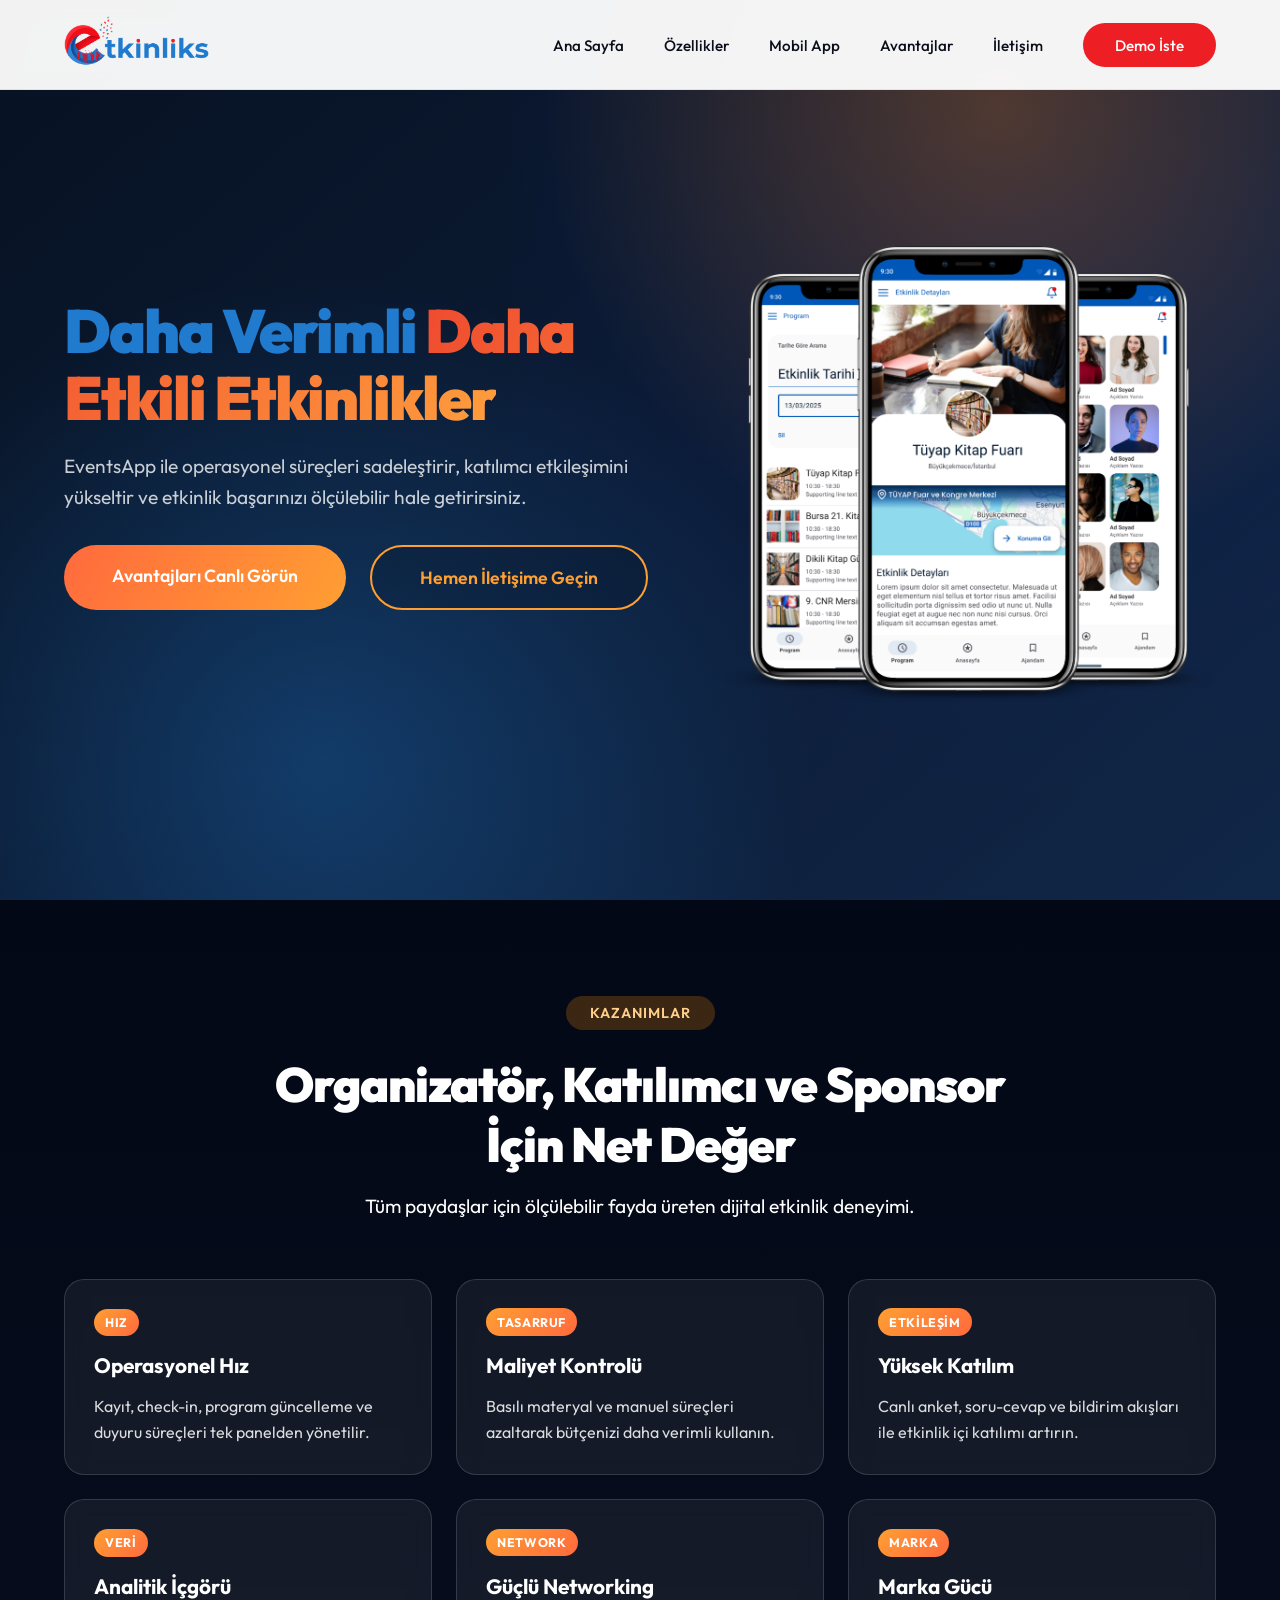
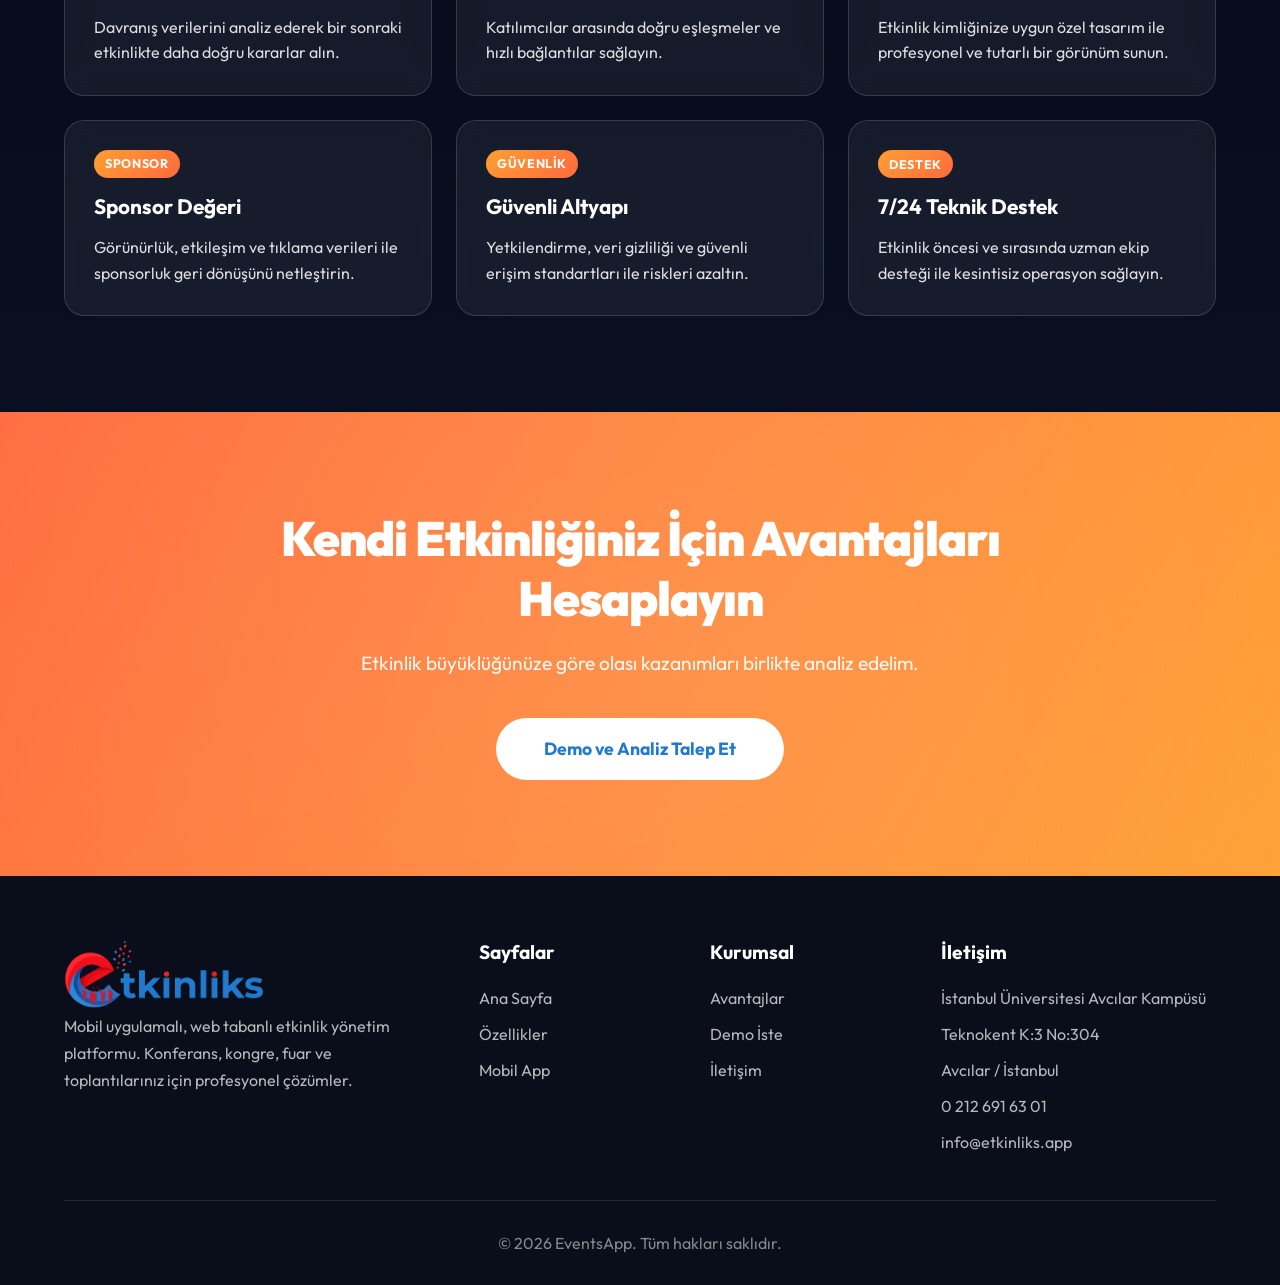
==== avantajlar.html @ 56187f08 "İlk commit / Initial commit" ====
<!DOCTYPE html>
<html lang="tr">
<head>
	<meta charset="UTF-8">
	<meta name="viewport" content="width=device-width, initial-scale=1.0">
	<title>EventsApp - Avantajlar</title>
	<meta name="description" content="EventsApp ile operasyonel hız, maliyet avantajı, güçlü analitik ve yüksek katılımcı memnuniyeti elde edin.">
	<link rel="preconnect" href="https://fonts.googleapis.com">
	<link rel="preconnect" href="https://fonts.gstatic.com" crossorigin>
	<link rel="stylesheet" href="style.css">
	<link href="https://fonts.googleapis.com/css2?family=Outfit:wght@300;400;500;600;700;800;900&family=Space+Mono:wght@400;700&display=swap" rel="stylesheet">
</head>
<body class="page-avantajlar">
	<nav class="nav">
		<div class="logo"><a href="index.html"><img style="max-height: 50px;" src="images/logo_uzun.png" alt="EventsApp Logo"></a></div>
		<ul class="nav-links">
			<li><a href="index.html">Ana Sayfa</a></li>
			<li><a href="ozellikler.html">Özellikler</a></li>
			<li><a href="mobilapp.html">Mobil App</a></li>
			<li><a href="avantajlar.html">Avantajlar</a></li>
			<li><a href="iletisim.html">İletişim</a></li>
			<li><a href="demoiste.html" class="cta-button">Demo İste</a></li>
		</ul>
	</nav>

	<section class="hero">
		<div class="hero-content">
			<div class="hero-text">
				<h1><span style="color:#207acd">Daha Verimli</span> <span class="gradient-text">Daha Etkili Etkinlikler</span></h1>
				<p>EventsApp ile operasyonel süreçleri sadeleştirir, katılımcı etkileşimini yükseltir ve etkinlik başarınızı ölçülebilir hale getirirsiniz.</p>
				<div class="hero-buttons">
					<a href="demoiste.html" class="btn-primary">Avantajları Canlı Görün</a>
					<a href="iletisim.html" class="btn-secondary">Hemen İletişime Geçin</a>
				</div>
			</div>
			<div class="hero-phone">
				<div class="phone-mockup">
					<img src="images/telefon3.png" alt="EventsApp avantajlar">
				</div>
			</div>
		</div>
	</section>

	<section class="benefits">
		<div class="section-header">
			<span class="section-tag">Kazanımlar</span>
			<h2>Organizatör, Katılımcı ve Sponsor İçin Net Değer</h2>
			<p>Tüm paydaşlar için ölçülebilir fayda üreten dijital etkinlik deneyimi.</p>
		</div>
		<div class="benefits-grid">
			<div class="benefit-card">
				<span class="benefit-icon">Hız</span>
				<h3>Operasyonel Hız</h3>
				<p>Kayıt, check-in, program güncelleme ve duyuru süreçleri tek panelden yönetilir.</p>
			</div>
			<div class="benefit-card">
				<span class="benefit-icon">Tasarruf</span>
				<h3>Maliyet Kontrolü</h3>
				<p>Basılı materyal ve manuel süreçleri azaltarak bütçenizi daha verimli kullanın.</p>
			</div>
			<div class="benefit-card">
				<span class="benefit-icon">Etkileşim</span>
				<h3>Yüksek Katılım</h3>
				<p>Canlı anket, soru-cevap ve bildirim akışları ile etkinlik içi katılımı artırın.</p>
			</div>
			<div class="benefit-card">
				<span class="benefit-icon">Veri</span>
				<h3>Analitik İçgörü</h3>
				<p>Davranış verilerini analiz ederek bir sonraki etkinlikte daha doğru kararlar alın.</p>
			</div>
			<div class="benefit-card">
				<span class="benefit-icon">Network</span>
				<h3>Güçlü Networking</h3>
				<p>Katılımcılar arasında doğru eşleşmeler ve hızlı bağlantılar sağlayın.</p>
			</div>
			<div class="benefit-card">
				<span class="benefit-icon">Marka</span>
				<h3>Marka Gücü</h3>
				<p>Etkinlik kimliğinize uygun özel tasarım ile profesyonel ve tutarlı bir görünüm sunun.</p>
			</div>
			<div class="benefit-card">
				<span class="benefit-icon">Sponsor</span>
				<h3>Sponsor Değeri</h3>
				<p>Görünürlük, etkileşim ve tıklama verileri ile sponsorluk geri dönüşünü netleştirin.</p>
			</div>
			<div class="benefit-card">
				<span class="benefit-icon">Güvenlik</span>
				<h3>Güvenli Altyapı</h3>
				<p>Yetkilendirme, veri gizliliği ve güvenli erişim standartları ile riskleri azaltın.</p>
			</div>
			<div class="benefit-card">
				<span class="benefit-icon">Destek</span>
				<h3>7/24 Teknik Destek</h3>
				<p>Etkinlik öncesi ve sırasında uzman ekip desteği ile kesintisiz operasyon sağlayın.</p>
			</div>
		</div>
	</section>

	<section class="cta-section">
		<div class="cta-content">
			<h2>Kendi Etkinliğiniz İçin Avantajları Hesaplayın</h2>
			<p>Etkinlik büyüklüğünüze göre olası kazanımları birlikte analiz edelim.</p>
			<a href="demoiste.html" class="btn-white">Demo ve Analiz Talep Et</a>
		</div>
	</section>

	<footer class="footer">
		<div class="footer-content">
			<div class="footer-brand">
				<img src="images/logo_uzun.png" alt="EventsApp Logo" style="max-width: 200px;">
				<p>Mobil uygulamalı, web tabanlı etkinlik yönetim platformu. Konferans, kongre, fuar ve toplantılarınız için profesyonel çözümler.</p>
			</div>
			<div>
				<h4>Sayfalar</h4>
				<ul class="footer-links">
					<li><a href="index.html">Ana Sayfa</a></li>
					<li><a href="ozellikler.html">Özellikler</a></li>
					<li><a href="mobilapp.html">Mobil App</a></li>
				</ul>
			</div>
			<div>
				<h4>Kurumsal</h4>
				<ul class="footer-links">
					<li><a href="avantajlar.html">Avantajlar</a></li>
					<li><a href="demoiste.html">Demo İste</a></li>
					<li><a href="iletisim.html">İletişim</a></li>
				</ul>
			</div>
			<div>
				<h4>İletişim</h4>
				<ul class="contact-info">
					<li>İstanbul Üniversitesi Avcılar Kampüsü</li>
					<li>Teknokent K:3 No:304</li>
					<li>Avcılar / İstanbul</li>
					<li>0 212 691 63 01</li>
					<li>info@etkinliks.app</li>
				</ul>
			</div>
		</div>
		<div class="footer-bottom">
			<p>&copy; 2026 EventsApp. Tüm hakları saklıdır.</p>
		</div>
	</footer>

	<script>
		window.addEventListener('scroll', () => {
			const nav = document.querySelector('.nav');
			if (window.scrollY > 50) {
				nav.classList.add('scrolled');
			} else {
				nav.classList.remove('scrolled');
			}
		});
	</script>
</body>
</html>
---- style.css ----
:root {
            --primary-blue: #207acd;
            --primary-red: #FF1744;
            --dark-blue: #001A4D;
            --light-blue: #E6EEFF;
            --dark: #0A0E1A;
            --light: #FFFFFF;
            --gray: #6B7280;
            --gray-light: #F3F4F6;
        }

        * {
            margin: 0;
            padding: 0;
            box-sizing: border-box;
        }

        body {
            font-family: 'Outfit', sans-serif;
            color: var(--dark);
            overflow-x: hidden;
            background: var(--light);
        }

        /* Navigation */
        .nav {
            position: fixed;
            top: 0;
            width: 100%;
            z-index: 1000;
            padding: 1rem 5%;
            display: flex;
            justify-content: space-between;
            align-items: center;
            background: rgba(255, 255, 255, 0.95);
            backdrop-filter: blur(10px);
            border-bottom: 1px solid rgba(0, 71, 255, 0.1);
            transition: all 0.3s ease;
        }

        .nav.scrolled {
            padding: 1rem 5%;
            box-shadow: 0 4px 30px rgba(0, 0, 0, 0.05);
        }

        .logo {
            font-size: 1.8rem;
            font-weight: 900;
            background: linear-gradient(135deg, #207acd ,#ed1f24);
            -webkit-background-clip: text;
            -webkit-text-fill-color: transparent;
            background-clip: text;
            letter-spacing: -1px;
        }

        .nav-links {
            display: flex;
            gap: 2.5rem;
            list-style: none;
            align-items: center;
        }

        .nav-links a {
            text-decoration: none;
            color: var(--dark);
            font-weight: 500;
            font-size: 0.95rem;
            transition: color 0.3s;
            position: relative;
        }

        .nav-links a:after {
            content: '';
            position: absolute;
            bottom: -5px;
            left: 0;
            width: 0;
            height: 2px;
            background: var(--primary-blue);
            transition: width 0.3s;
        }

        .nav-links a:hover:after {
            width: 100%;
        }

        .cta-button {
            background: #ed1f24;
            color: white !important;
            padding: 0.8rem 2rem;
            border-radius: 50px;
            font-weight: 600;
            transition: all 0.3s;
            border: none;
            cursor: pointer;
        }

        .cta-button:after {
            display: none !important;
        }

        .cta-button:hover {
            transform: translateY(-2px);
            box-shadow: 0 10px 30px rgba(32, 122, 205, 0.3);
        }

        /* Hero Section */
        .hero {
            min-height: 100vh;
            display: flex;
            align-items: center;
            padding: 6rem 5% 3rem;
            background: linear-gradient(135deg, var(--light-blue) 0%, var(--light) 100%);
            position: relative;
            overflow: hidden;
        }

        .hero:before {
            content: '';
            position: absolute;
            top: -50%;
            right: -20%;
            width: 80%;
            height: 150%;
            background: radial-gradient(circle, rgba(0, 71, 255, 0.08) 0%, transparent 70%);
            animation: float 20s ease-in-out infinite;
        }

        @keyframes float {
            0%, 100% { transform: translate(0, 0) rotate(0deg); }
            50% { transform: translate(-50px, 50px) rotate(5deg); }
        }

        .hero-content {
            display: grid;
            grid-template-columns: 1.2fr 1fr;
            gap: 4rem;
            align-items: center;
            max-width: 1400px;
            margin: 0 auto;
            position: relative;
            z-index: 1;
        }

        .hero-carousel {
            position: relative;
            width: 100%;
            max-width: 1400px;
            margin: 0 auto;
            z-index: 1;
        }

        .hero-track {
            display: flex;
            transition: transform 0.55s ease;
            will-change: transform;
        }

        .hero-slide {
            min-width: 100%;
        }

        .hero-nav {
            position: absolute;
            top: 50%;
            transform: translateY(-50%);
            width: 44px;
            height: 44px;
            border-radius: 50%;
            border: none;
            background: rgba(10, 14, 26, 0.5);
            color: #fff;
            font-size: 1.25rem;
            cursor: pointer;
            z-index: 4;
            transition: background 0.25s ease;
        }

        .hero-nav:hover {
            background: rgba(10, 14, 26, 0.75);
        }

        .hero-prev {
            left: -10px;
        }

        .hero-next {
            right: -10px;
        }

        .hero-dots {
            position: absolute;
            left: 50%;
            bottom: 0.5rem;
            transform: translateX(-50%);
            display: flex;
            gap: 0.55rem;
            z-index: 4;
        }

        .hero-dot {
            width: 10px;
            height: 10px;
            border-radius: 50%;
            border: none;
            background: rgba(32, 122, 205, 0.28);
            cursor: pointer;
            transition: all 0.25s ease;
        }

        .hero-dot.active {
            width: 24px;
            border-radius: 999px;
            background: var(--primary-blue);
        }

        .hero-text h1 {
            font-size: 3.8rem;
            font-weight: 900;
            line-height: 1.1;
            margin-bottom: 1.2rem;
            letter-spacing: -2px;
        }

        .gradient-text {
            background: #ed1f24;
            -webkit-background-clip: text;
            -webkit-text-fill-color: transparent;
            background-clip: text;
        }

        .hero-text p {
            font-size: 1.2rem;
            color: var(--gray);
            line-height: 1.6;
            margin-bottom: 2rem;
            max-width: 600px;
        }

        .hero-buttons {
            display: flex;
            gap: 1.5rem;
            margin-bottom: 2.5rem;
        }

        .btn-primary {
            background: #207acd;
            color: white;
            padding: 1.2rem 3rem;
            border-radius: 50px;
            font-weight: 600;
            font-size: 1.1rem;
            border: none;
            cursor: pointer;
            transition: all 0.3s;
            text-decoration: none;
            display: inline-block;
        }

        .btn-primary:hover {
            transform: translateY(-3px);
            box-shadow: 0 15px 40px rgba(32, 122, 205, 0.3);
        }

        .btn-secondary {
            background: white;
            color: #207acd;
            padding: 1.2rem 3rem;
            border-radius: 50px;
            font-weight: 600;
            font-size: 1.1rem;
            border: 2px solid #207acd;
            cursor: pointer;
            transition: all 0.3s;
            text-decoration: none;
            display: inline-block;
        }

        .btn-secondary:hover {
            background: var(--primary-blue);
            color: white;
            transform: translateY(-3px);
        }

        .stats {
            display: flex;
            gap: 2.5rem;
        }

        .stat {
            text-align: left;
        }

        .stat-number {
            font-size: 2.5rem;
            font-weight: 900;
            background: #ed1f24;
            -webkit-background-clip: text;
            -webkit-text-fill-color: transparent;
            background-clip: text;
            display: block;
            margin-bottom: 0.3rem;
        }

        .stat-label {
            color: var(--gray);
            font-size: 0.95rem;
            font-weight: 500;
        }

        .hero-phone {
            height: clamp(420px, 78vh, 860px);
            max-height: calc(100vh - 6.5rem);
            display: flex;
            align-items: center;
            justify-content: center;
            position: relative;
            animation: phoneFloat 3s ease-in-out infinite;
            overflow: hidden;
        }

        @keyframes phoneFloat {
            0%, 100% { transform: translateY(0); }
            50% { transform: translateY(-20px); }
        }

        .phone-mockup {
            width: min(100%, 520px);
            height: 100%;
            margin: 0 auto;
            display: flex;
            align-items: center;
            justify-content: center;
            position: relative;
        }

        .phone-mockup img {
            display: block;
            width: 100%;
            height: 100%;
            max-width: 100%;
            max-height: 100%;
            object-fit: contain;
        }

        .phone-frame {
            background: var(--dark);
            border-radius: 50px;
            padding: 15px;
            position: relative;
        }

        .phone-notch {
            background: var(--dark);
            width: 40%;
            height: 30px;
            margin: 0 auto;
            border-radius: 0 0 20px 20px;
            position: relative;
            z-index: 2;
        }

        .phone-screen {
            background: linear-gradient(135deg, var(--primary-blue), var(--primary-red));
            border-radius: 40px;
            aspect-ratio: 9/19;
            overflow: hidden;
            position: relative;
        }

        /* Features Section */
        .features {
            padding: 6rem 5%;
            background: white;
        }

        .section-header {
            text-align: center;
            max-width: 800px;
            margin: 0 auto 3.5rem;
        }

        .section-tag {
            display: inline-block;
            background: var(--light-blue);
            color: var(--primary-blue);
            padding: 0.5rem 1.5rem;
            border-radius: 50px;
            font-weight: 600;
            font-size: 0.9rem;
            margin-bottom: 1.5rem;
            text-transform: uppercase;
            letter-spacing: 1px;
        }

        .section-header h2 {
            font-size: 3rem;
            font-weight: 900;
            margin-bottom: 1rem;
            letter-spacing: -1px;
        }

        .section-header p {
            font-size: 1.2rem;
            color: var(--gray);
            line-height: 1.7;
        }

        .features-grid {
            display: grid;
            grid-template-columns: repeat(3, 1fr);
            gap: 2rem;
            max-width: 1400px;
            margin: 0 auto;
        }

        .feature-card {
            background: white;
            padding: 2.5rem;
            border-radius: 30px;
            border: 2px solid var(--gray-light);
            transition: all 0.3s;
            position: relative;
            overflow: hidden;
        }

        .feature-card:before {
            content: '';
            position: absolute;
            top: 0;
            left: 0;
            width: 100%;
            height: 100%;
            background: linear-gradient(135deg, var(--primary-blue), var(--primary-red));
            opacity: 0;
            transition: opacity 0.3s;
        }

        .feature-card:hover {
            transform: translateY(-10px);
            border-color: var(--primary-blue);
            box-shadow: 0 20px 60px rgba(32, 122, 205, 0.15);
        }

        .feature-card:hover:before {
            opacity: 0.03;
        }

        .feature-visual {
            width: 100%;
            aspect-ratio: 16 / 9;
            min-height: 170px;
            border-radius: 18px;
            margin-bottom: 1.4rem;
            position: relative;
            overflow: hidden;
            background-color: #dbe7fb;
            border: 1px solid rgba(32, 122, 205, 0.15);
        }

        .feature-visual img {
            width: 100%;
            height: 100%;
            object-fit: cover;
            display: block;
        }

        .feature-visual:after {
            position: absolute;
            left: 0.9rem;
            bottom: 0.9rem;
            font-size: 0.78rem;
            letter-spacing: 0.04em;
            color: rgba(255, 255, 255, 0.95);
            background: rgba(10, 14, 26, 0.45);
            padding: 0.35rem 0.6rem;
            border-radius: 999px;
        }

        .feature-card h3 {
            font-size: 1.5rem;
            font-weight: 700;
            margin-bottom: 1rem;
            position: relative;
            z-index: 1;
        }

        .feature-card p {
            color: var(--gray);
            line-height: 1.7;
            font-size: 1rem;
            position: relative;
            z-index: 1;
        }

        /* Mobile Features */
        .mobile-features {
            padding: 6rem 5%;
            background: var(--dark);
            color: white;
        }

        .mobile-content {
            display: grid;
            grid-template-columns: 1fr 1fr;
            gap: 4rem;
            max-width: 1400px;
            margin: 0 auto;
            align-items: center;
        }

        .mobile-features .section-header {
            text-align: left;
            margin: 0;
        }

        .mobile-features .section-tag {
            background: rgba(255, 255, 255, 0.1);
            color: white;
        }

        .mobile-features h2 {
            color: white;
        }

        .mobile-features p {
            color: rgba(255, 255, 255, 0.7);
        }

        .feature-list {
            list-style: none;
            margin-top: 2rem;
        }

        .feature-list li {
            padding: 1.2rem 0;
            border-bottom: 1px solid rgba(255, 255, 255, 0.1);
            display: flex;
            align-items: center;
            gap: 1rem;
            font-size: 1rem;
            font-weight: 500;
        }

        .feature-list li:before {
            content: '✓';
            width: 30px;
            height: 30px;
            background: var(--primary-red);
            border-radius: 50%;
            display: flex;
            align-items: center;
            justify-content: center;
            flex-shrink: 0;
            font-weight: 700;
        }

        .mobile-screens {
            display: grid;
            grid-template-columns: repeat(3, 1fr);
            gap: 1.5rem;
        }

        .screen-card {
            background: rgba(255, 255, 255, 0.05);
            border-radius: 25px;
            padding: 1.5rem;
            border: 1px solid rgba(255, 255, 255, 0.1);
            backdrop-filter: blur(10px);
            transition: all 0.3s;
        }

        .screen-card:hover {
            transform: translateY(-10px);
            background: rgba(255, 255, 255, 0.08);
        }

        .screen-preview {
            aspect-ratio: 9/16;
            background: linear-gradient(135deg, var(--primary-blue), var(--primary-red));
            border-radius: 15px;
            margin-bottom: 1rem;
            display: flex;
            align-items: center;
            justify-content: center;
            font-size: 3rem;
            opacity: 0.9;
        }

        .screen-card h4 {
            font-size: 1.1rem;
            font-weight: 600;
            text-align: center;
        }

        /* Benefits Section */
        .benefits {
            padding: 6rem 5%;
            background: var(--gray-light);
        }

        .benefits-grid {
            display: grid;
            grid-template-columns: repeat(3, 1fr);
            gap: 1.5rem;
            max-width: 1400px;
            margin: 2rem auto 0;
        }

        .benefit-card {
            background: white;
            padding: 2rem;
            border-radius: 25px;
            text-align: center;
            transition: all 0.3s;
            border: 2px solid transparent;
        }

        .benefit-card:hover {
            transform: translateY(-5px);
            box-shadow: 0 20px 60px rgba(0, 0, 0, 0.08);
            border-color: var(--primary-blue);
        }

        .benefit-icon {
            font-size: 3rem;
            margin-bottom: 1.5rem;
            display: block;
        }

        .benefit-card h3 {
            font-size: 1.3rem;
            font-weight: 700;
            margin-bottom: 1rem;
            color: var(--dark);
        }

        .benefit-card p {
            color: var(--gray);
            line-height: 1.6;
        }

        /* CTA Section */
        .cta-section {
            padding: 6rem 5%;
            background: linear-gradient(135deg, var(--primary-blue), var(--primary-red));
            color: white;
            text-align: center;
            position: relative;
            overflow: hidden;
        }

        .cta-section:before {
            content: '';
            position: absolute;
            top: -50%;
            left: -50%;
            width: 200%;
            height: 200%;
            background: radial-gradient(circle, rgba(255, 255, 255, 0.1) 0%, transparent 70%);
            animation: rotate 30s linear infinite;
        }

        @keyframes rotate {
            from { transform: rotate(0deg); }
            to { transform: rotate(360deg); }
        }

        .cta-content {
            max-width: 800px;
            margin: 0 auto;
            position: relative;
            z-index: 1;
        }

        .cta-content h2 {
            font-size: 3rem;
            font-weight: 900;
            margin-bottom: 1.2rem;
            letter-spacing: -1px;
        }

        .cta-content p {
            font-size: 1.2rem;
            margin-bottom: 2.5rem;
            opacity: 0.95;
            line-height: 1.6;
        }

        .btn-white {
            background: white;
            color: var(--primary-blue);
            padding: 1.2rem 3rem;
            border-radius: 50px;
            font-weight: 700;
            font-size: 1.1rem;
            border: none;
            cursor: pointer;
            transition: all 0.3s;
            text-decoration: none;
            display: inline-block;
        }

        .btn-white:hover {
            transform: translateY(-3px) scale(1.05);
            box-shadow: 0 20px 60px rgba(0, 0, 0, 0.2);
        }

        /* Footer */
        .footer {
            background: var(--dark);
            color: white;
            padding: 4rem 5% 2rem;
        }

        .footer-content {
            display: grid;
            grid-template-columns: 2fr 1fr 1fr 1.5fr;
            gap: 3rem;
            max-width: 1400px;
            margin: 0 auto 2rem;
        }

        .footer-brand h3 {
            font-size: 2rem;
            font-weight: 900;
            margin-bottom: 1rem;
            background: linear-gradient(135deg, var(--primary-blue), var(--primary-red));
            -webkit-background-clip: text;
            -webkit-text-fill-color: transparent;
            background-clip: text;
        }

        .footer-brand p {
            color: rgba(255, 255, 255, 0.7);
            line-height: 1.7;
            margin-bottom: 1.5rem;
        }

        .footer h4 {
            font-size: 1.2rem;
            font-weight: 700;
            margin-bottom: 1.5rem;
        }

        .footer-links {
            list-style: none;
        }

        .footer-links li {
            margin-bottom: 1rem;
        }

        .footer-links a {
            color: rgba(255, 255, 255, 0.7);
            text-decoration: none;
            transition: color 0.3s;
        }

        .footer-links a:hover {
            color: white;
        }

        .footer-bottom {
            border-top: 1px solid rgba(255, 255, 255, 0.1);
            padding-top: 2rem;
            text-align: center;
            color: rgba(255, 255, 255, 0.5);
        }

        .contact-info {
            list-style: none;
        }

        .contact-info li {
            margin-bottom: 1rem;
            color: rgba(255, 255, 255, 0.7);
        }

        /* Responsive */
        @media (max-width: 1024px) {
            .hero-content {
                grid-template-columns: 1fr;
                text-align: center;
            }

            .hero-nav {
                top: auto;
                bottom: 1.5rem;
                transform: none;
            }

            .hero-prev {
                left: calc(50% - 84px);
            }

            .hero-next {
                right: calc(50% - 84px);
            }

            .hero-phone {
                height: clamp(340px, 62vh, 680px);
                max-height: calc(100vh - 7rem);
            }

            .phone-mockup {
                width: min(100%, 420px);
            }

            .hero-text h1 {
                font-size: 3.5rem;
            }

            .hero-text p {
                margin: 0 auto 2rem;
            }

            .hero-buttons {
                justify-content: center;
            }

            .stats {
                justify-content: center;
            }

            .features-grid {
                grid-template-columns: repeat(2, 1fr);
            }

            .feature-visual {
                min-height: 160px;
            }

            .mobile-content {
                grid-template-columns: 1fr;
            }

            .benefits-grid {
                grid-template-columns: repeat(2, 1fr);
            }

            .footer-content {
                grid-template-columns: 1fr 1fr;
            }
        }

        @media (max-width: 768px) {
            .nav-links {
                display: none;
            }

            .hero {
                padding-bottom: 5rem;
            }

            .hero-nav {
                width: 38px;
                height: 38px;
                bottom: 0.5rem;
            }

            .hero-prev {
                left: calc(50% - 74px);
            }

            .hero-next {
                right: calc(50% - 74px);
            }

            .hero-phone {
                height: clamp(280px, 48vh, 520px);
                max-height: calc(100vh - 8.5rem);
            }

            .phone-mockup {
                width: min(100%, 320px);
            }

            .hero-text h1 {
                font-size: 2.5rem;
            }

            .hero-text p {
                font-size: 1.1rem;
            }

            .features-grid {
                grid-template-columns: 1fr;
            }

            .feature-visual {
                aspect-ratio: 5 / 3;
                min-height: 180px;
            }

            .mobile-screens {
                grid-template-columns: 1fr;
            }

            .benefits-grid {
                grid-template-columns: 1fr;
            }

            .section-header h2 {
                font-size: 2.5rem;
            }

            .cta-content h2 {
                font-size: 2.5rem;
            }

            .footer-content {
                grid-template-columns: 1fr;
            }
        }

        /* Animations */
        @keyframes fadeInUp {
            from {
                opacity: 0;
                transform: translateY(30px);
            }
            to {
                opacity: 1;
                transform: translateY(0);
            }
        }

        .fade-in-up {
            animation: fadeInUp 0.8s ease-out forwards;
        }

        .delay-1 { animation-delay: 0.1s; }
        .delay-2 { animation-delay: 0.2s; }
        .delay-3 { animation-delay: 0.3s; }
        .delay-4 { animation-delay: 0.4s; }
        .delay-5 { animation-delay: 0.5s; }
        .delay-6 { animation-delay: 0.6s; }

        /* Page Theme: Ozellikler */
        .page-ozellikler .hero {
            background:
                repeating-linear-gradient(90deg, rgba(32, 122, 205, 0.07) 0, rgba(32, 122, 205, 0.07) 1px, transparent 1px, transparent 48px),
                repeating-linear-gradient(0deg, rgba(32, 122, 205, 0.07) 0, rgba(32, 122, 205, 0.07) 1px, transparent 1px, transparent 48px),
                linear-gradient(135deg, #f2f8ff 0%, #ffffff 60%);
        }

        .page-ozellikler .hero-text h1 {
            text-transform: uppercase;
            letter-spacing: -1px;
        }

        .page-ozellikler .section-tag {
            background: #0d2b55;
            color: #fff;
        }

        .page-ozellikler .features {
            position: relative;
        }

        .page-ozellikler .features:before {
            content: '';
            position: absolute;
            top: 0;
            left: 0;
            width: 100%;
            height: 10px;
            background: linear-gradient(90deg, #207acd, #00a6ff, #207acd);
        }

        .page-ozellikler .feature-card {
            border-radius: 14px;
            border: 1px solid rgba(13, 43, 85, 0.12);
            box-shadow: none;
        }

        .page-ozellikler .feature-card:hover {
            transform: translateY(-8px) scale(1.01);
            border-color: #0d2b55;
            box-shadow: 0 20px 40px rgba(13, 43, 85, 0.14);
        }

        .page-ozellikler .feature-card h3 {
            padding-left: 0.8rem;
            border-left: 3px solid #207acd;
        }

        .page-ozellikler .cta-section {
            background: linear-gradient(120deg, #0d2b55, #207acd);
        }

        /* Page Theme: Mobil App */
        .page-mobilapp .hero {
            background:
                radial-gradient(circle at 78% 12%, rgba(255, 125, 0, 0.3), transparent 36%),
                radial-gradient(circle at 25% 85%, rgba(32, 122, 205, 0.35), transparent 40%),
                linear-gradient(140deg, #071222 0%, #0b1a33 50%, #112748 100%);
            color: #fff;
        }

        .page-mobilapp .hero-text p,
        .page-mobilapp .stat-label {
            color: rgba(255, 255, 255, 0.78);
        }

        .page-mobilapp .stats {
            gap: 1rem;
            flex-wrap: wrap;
        }

        .page-mobilapp .stat {
            padding: 0.7rem 1rem;
            border-radius: 999px;
            background: rgba(255, 255, 255, 0.08);
            backdrop-filter: blur(10px);
        }

        .page-mobilapp .stat-number {
            font-size: 1.5rem;
            background: linear-gradient(90deg, #ffd089, #ffffff);
            background-clip: text;
            -webkit-background-clip: text;
            -webkit-text-fill-color: transparent;
        }

        .page-mobilapp .mobile-features {
            background: linear-gradient(180deg, #030816, #090f20);
        }

        .page-mobilapp .mobile-features .section-tag {
            background: rgba(255, 145, 0, 0.22);
            color: #ffd089;
        }

        .page-mobilapp .feature-list li:before {
            background: linear-gradient(135deg, #ff9100, #ff5a3c);
        }

        .page-mobilapp .screen-card {
            border-radius: 18px;
            transform: rotate(-1deg);
        }

        .page-mobilapp .screen-card:nth-child(2) {
            transform: rotate(1deg) translateY(-8px);
        }

        .page-mobilapp .screen-card:nth-child(3) {
            transform: rotate(-2deg);
        }

        .page-mobilapp .screen-preview {
            background: linear-gradient(135deg, #ff9f32, #ff5a3c);
            font-weight: 800;
        }

        .page-mobilapp .cta-section {
            background: linear-gradient(120deg, #ff6a3d, #ff9f32);
        }

        /* Page Theme: Avantajlar */
        .page-avantajlar .hero {
            background:
                radial-gradient(circle at 8% 15%, rgba(255, 148, 74, 0.24), transparent 34%),
                radial-gradient(circle at 88% 82%, rgba(255, 74, 74, 0.2), transparent 40%),
                linear-gradient(135deg, #fff8f2 0%, #fff 60%);
        }

        .page-avantajlar .hero-text h1 .gradient-text {
            background: linear-gradient(120deg, #ef4a2f, #ff9e3d);
            background-clip: text;
            -webkit-background-clip: text;
            -webkit-text-fill-color: transparent;
        }

        .page-avantajlar .benefits {
            background: linear-gradient(180deg, #fff6ee, #fff);
        }

        .page-avantajlar .section-tag {
            background: #5c2b16;
            color: #fff3e8;
        }

        .page-avantajlar .benefit-card {
            text-align: left;
            border-radius: 20px;
            border: 1px solid rgba(239, 74, 47, 0.15);
            padding: 1.8rem;
        }

        .page-avantajlar .benefit-icon {
            font-size: 0.78rem;
            letter-spacing: 0.05em;
            font-weight: 700;
            text-transform: uppercase;
            display: inline-flex;
            align-items: center;
            justify-content: center;
            background: linear-gradient(135deg, #ffefe5, #ffd8be);
            color: #7c2f17;
            padding: 0.4rem 0.7rem;
            border-radius: 999px;
            margin-bottom: 1rem;
        }

        .page-avantajlar .benefit-card:hover {
            border-color: #ef4a2f;
            box-shadow: 0 16px 45px rgba(239, 74, 47, 0.15);
        }

        .page-avantajlar .cta-section {
            background: linear-gradient(120deg, #ef4a2f, #ff9e3d);
        }

        /* Page Theme: Demo Iste */
        .page-demoiste .hero {
            background:
                radial-gradient(circle at 85% 10%, rgba(255, 82, 82, 0.25), transparent 38%),
                radial-gradient(circle at 15% 78%, rgba(255, 182, 74, 0.24), transparent 35%),
                linear-gradient(145deg, #fff2f2 0%, #fff7ee 100%);
        }

        .page-demoiste .hero .btn-primary {
            background: linear-gradient(120deg, #ed1f24, #ff7b36);
        }

        .page-demoiste .hero .btn-secondary {
            border-color: #ed1f24;
            color: #ed1f24;
        }

        .page-demoiste .form-wrap {
            padding: 6rem 5%;
            background: linear-gradient(180deg, #fff8f3, #fff);
        }

        .page-demoiste .form-grid {
            max-width: 1200px;
            margin: 0 auto;
            display: grid;
            grid-template-columns: 1fr 1.2fr;
            gap: 2rem;
        }

        .page-demoiste .info-card,
        .page-demoiste .demo-form {
            background: #fff;
            border-radius: 24px;
            padding: 2rem;
            border: 1px solid rgba(237, 31, 36, 0.16);
            box-shadow: 0 18px 45px rgba(88, 21, 8, 0.1);
        }

        .page-demoiste .info-card {
            background: linear-gradient(165deg, #10182f 0%, #1e2d55 100%);
            color: #fff;
        }

        .page-demoiste .info-card p,
        .page-demoiste .info-card .info-list li {
            color: rgba(255, 255, 255, 0.82);
            border-bottom-color: rgba(255, 255, 255, 0.18);
        }

        .page-demoiste .info-card h3,
        .page-demoiste .demo-form h3 {
            margin-bottom: 1rem;
            font-size: 1.6rem;
        }

        .page-demoiste .info-list {
            list-style: none;
            margin-top: 1.2rem;
        }

        .page-demoiste .info-list li {
            padding: 0.8rem 0;
            border-bottom: 1px solid #eef2f7;
            color: var(--gray);
            font-weight: 500;
        }

        .page-demoiste .field-group {
            margin-bottom: 1rem;
        }

        .page-demoiste .field-group label {
            display: block;
            margin-bottom: 0.4rem;
            font-weight: 600;
            color: var(--dark);
        }

        .page-demoiste .field-group input,
        .page-demoiste .field-group select,
        .page-demoiste .field-group textarea {
            width: 100%;
            border: 1px solid #d5deea;
            border-radius: 12px;
            padding: 0.9rem 1rem;
            font-family: 'Outfit', sans-serif;
            font-size: 0.98rem;
            outline: none;
            transition: border-color 0.25s;
        }

        .page-demoiste .field-group input:focus,
        .page-demoiste .field-group select:focus,
        .page-demoiste .field-group textarea:focus {
            border-color: #ed1f24;
        }

        .page-demoiste .form-row {
            display: grid;
            grid-template-columns: 1fr 1fr;
            gap: 0.8rem;
        }

        .page-demoiste .demo-form button {
            width: 100%;
            margin-top: 0.5rem;
            background: linear-gradient(120deg, #ed1f24, #ff7b36);
        }

        @media (max-width: 900px) {
            .page-demoiste .form-grid {
                grid-template-columns: 1fr;
            }

            .page-demoiste .form-row {
                grid-template-columns: 1fr;
            }
        }

        /* Page Theme: Iletisim */
        .page-iletisim .hero {
            background:
                radial-gradient(circle at 80% 10%, rgba(14, 190, 187, 0.2), transparent 34%),
                radial-gradient(circle at 18% 84%, rgba(32, 122, 205, 0.22), transparent 36%),
                linear-gradient(135deg, #effaff 0%, #f5f9ff 100%);
        }

        .page-iletisim .hero .btn-primary {
            background: linear-gradient(120deg, #0f8a8b, #207acd);
        }

        .page-iletisim .hero .btn-secondary {
            border-color: #0f8a8b;
            color: #0f8a8b;
        }

        .page-iletisim .contact-section {
            padding: 6rem 5%;
            background: linear-gradient(180deg, #f7fdff, #ffffff);
        }

        .page-iletisim .contact-grid {
            max-width: 1200px;
            margin: 0 auto;
            display: grid;
            grid-template-columns: 1fr 1.2fr;
            gap: 2rem;
        }

        .page-iletisim .contact-card,
        .page-iletisim .contact-form {
            background: #fff;
            border-radius: 18px;
            padding: 2rem;
            border: 1px solid rgba(15, 138, 139, 0.16);
            box-shadow: 0 14px 30px rgba(5, 61, 78, 0.08);
        }

        .page-iletisim .contact-card {
            border-top: 6px solid #0f8a8b;
        }

        .page-iletisim .contact-card h3,
        .page-iletisim .contact-form h3 {
            margin-bottom: 1rem;
            font-size: 1.6rem;
        }

        .page-iletisim .contact-list {
            list-style: none;
            margin-top: 1rem;
        }

        .page-iletisim .contact-list li {
            padding: 0.9rem 0;
            border-bottom: 1px dashed #b7d7db;
            color: var(--gray);
            font-weight: 500;
        }

        .page-iletisim .field-group {
            margin-bottom: 1rem;
        }

        .page-iletisim .field-group label {
            display: block;
            margin-bottom: 0.4rem;
            font-weight: 600;
            color: var(--dark);
        }

        .page-iletisim .field-group input,
        .page-iletisim .field-group textarea {
            width: 100%;
            border: 1px solid #d5deea;
            border-radius: 12px;
            padding: 0.9rem 1rem;
            font-family: 'Outfit', sans-serif;
            font-size: 0.98rem;
            outline: none;
            transition: border-color 0.25s;
        }

        .page-iletisim .field-group input:focus,
        .page-iletisim .field-group textarea:focus {
            border-color: #0f8a8b;
        }

        .page-iletisim .map-box {
            margin-top: 1.3rem;
            border-radius: 16px;
            min-height: 180px;
            display: flex;
            align-items: center;
            justify-content: center;
            background:
                repeating-linear-gradient(90deg, rgba(255, 255, 255, 0.35) 0, rgba(255, 255, 255, 0.35) 1px, transparent 1px, transparent 18px),
                linear-gradient(135deg, rgba(15, 138, 139, 0.26), rgba(32, 122, 205, 0.25));
            color: #073d4f;
            font-weight: 700;
        }

        @media (max-width: 900px) {
            .page-iletisim .contact-grid {
                grid-template-columns: 1fr;
            }
        }

        /* Unified Inner Page Theme (Mobile App style) */
        .page-ozellikler .hero,
        .page-avantajlar .hero,
        .page-demoiste .hero,
        .page-iletisim .hero {
            background:
                radial-gradient(circle at 78% 12%, rgba(255, 125, 0, 0.3), transparent 36%),
                radial-gradient(circle at 25% 85%, rgba(32, 122, 205, 0.35), transparent 40%),
                linear-gradient(140deg, #071222 0%, #0b1a33 50%, #112748 100%);
            color: #fff;
        }

        .page-ozellikler .hero-text p,
        .page-avantajlar .hero-text p,
        .page-demoiste .hero-text p,
        .page-iletisim .hero-text p {
            color: rgba(255, 255, 255, 0.78);
        }

        .page-ozellikler .btn-primary,
        .page-avantajlar .btn-primary,
        .page-demoiste .btn-primary,
        .page-iletisim .btn-primary {
            background: linear-gradient(120deg, #ff6a3d, #ff9f32);
            color: #fff;
        }

        .page-ozellikler .btn-secondary,
        .page-avantajlar .btn-secondary,
        .page-demoiste .btn-secondary,
        .page-iletisim .btn-secondary {
            border-color: #ff9f32;
            color: #ff9f32;
            background: rgba(0, 0, 0, 0.15);
        }

        .page-ozellikler .btn-secondary:hover,
        .page-avantajlar .btn-secondary:hover,
        .page-demoiste .btn-secondary:hover,
        .page-iletisim .btn-secondary:hover {
            background: #ff9f32;
            color: #0a0e1a;
        }

        .page-ozellikler .features,
        .page-avantajlar .benefits,
        .page-demoiste .form-wrap,
        .page-iletisim .contact-section {
            background: linear-gradient(180deg, #030816, #090f20);
        }

        .page-ozellikler .section-header h2,
        .page-avantajlar .section-header h2,
        .page-demoiste .section-header h2,
        .page-iletisim .section-header h2,
        .page-ozellikler .section-header p,
        .page-avantajlar .section-header p,
        .page-demoiste .section-header p,
        .page-iletisim .section-header p,
        .page-avantajlar .benefit-card h3,
        .page-demoiste .demo-form h3,
        .page-demoiste .field-group label,
        .page-iletisim .contact-card h3,
        .page-iletisim .contact-form h3,
        .page-iletisim .field-group label {
            color: #fff;
        }

        .page-ozellikler .section-tag,
        .page-avantajlar .section-tag,
        .page-demoiste .section-tag,
        .page-iletisim .section-tag {
            background: rgba(255, 145, 0, 0.22);
            color: #ffd089;
        }

        .page-ozellikler .feature-card,
        .page-avantajlar .benefit-card,
        .page-demoiste .info-card,
        .page-demoiste .demo-form,
        .page-iletisim .contact-card,
        .page-iletisim .contact-form {
            background: rgba(255, 255, 255, 0.06);
            border: 1px solid rgba(255, 255, 255, 0.14);
            box-shadow: none;
            backdrop-filter: blur(10px);
        }

        .page-ozellikler .feature-card p,
        .page-avantajlar .benefit-card p,
        .page-demoiste .info-card p,
        .page-demoiste .info-list li,
        .page-demoiste .field-group input,
        .page-demoiste .field-group select,
        .page-demoiste .field-group textarea,
        .page-iletisim .contact-list li,
        .page-iletisim .field-group input,
        .page-iletisim .field-group textarea {
            color: rgba(255, 255, 255, 0.85);
        }

        .page-demoiste .field-group input,
        .page-demoiste .field-group select,
        .page-demoiste .field-group textarea,
        .page-iletisim .field-group input,
        .page-iletisim .field-group textarea {
            background: rgba(0, 0, 0, 0.25);
            border-color: rgba(255, 255, 255, 0.2);
        }

        .page-demoiste .field-group input::placeholder,
        .page-demoiste .field-group textarea::placeholder,
        .page-iletisim .field-group input::placeholder,
        .page-iletisim .field-group textarea::placeholder {
            color: rgba(255, 255, 255, 0.6);
        }

        .page-avantajlar .benefit-icon {
            background: linear-gradient(135deg, #ff9f32, #ff6a3d);
            color: #fff;
        }

        .page-ozellikler .cta-section,
        .page-avantajlar .cta-section,
        .page-demoiste .cta-section,
        .page-iletisim .cta-section {
            background: linear-gradient(120deg, #ff6a3d, #ff9f32);
        }

        .page-iletisim .map-box {
            color: #fff;
            background:
                repeating-linear-gradient(90deg, rgba(255, 255, 255, 0.2) 0, rgba(255, 255, 255, 0.2) 1px, transparent 1px, transparent 18px),
                linear-gradient(135deg, rgba(255, 159, 50, 0.35), rgba(255, 106, 61, 0.28));
        }
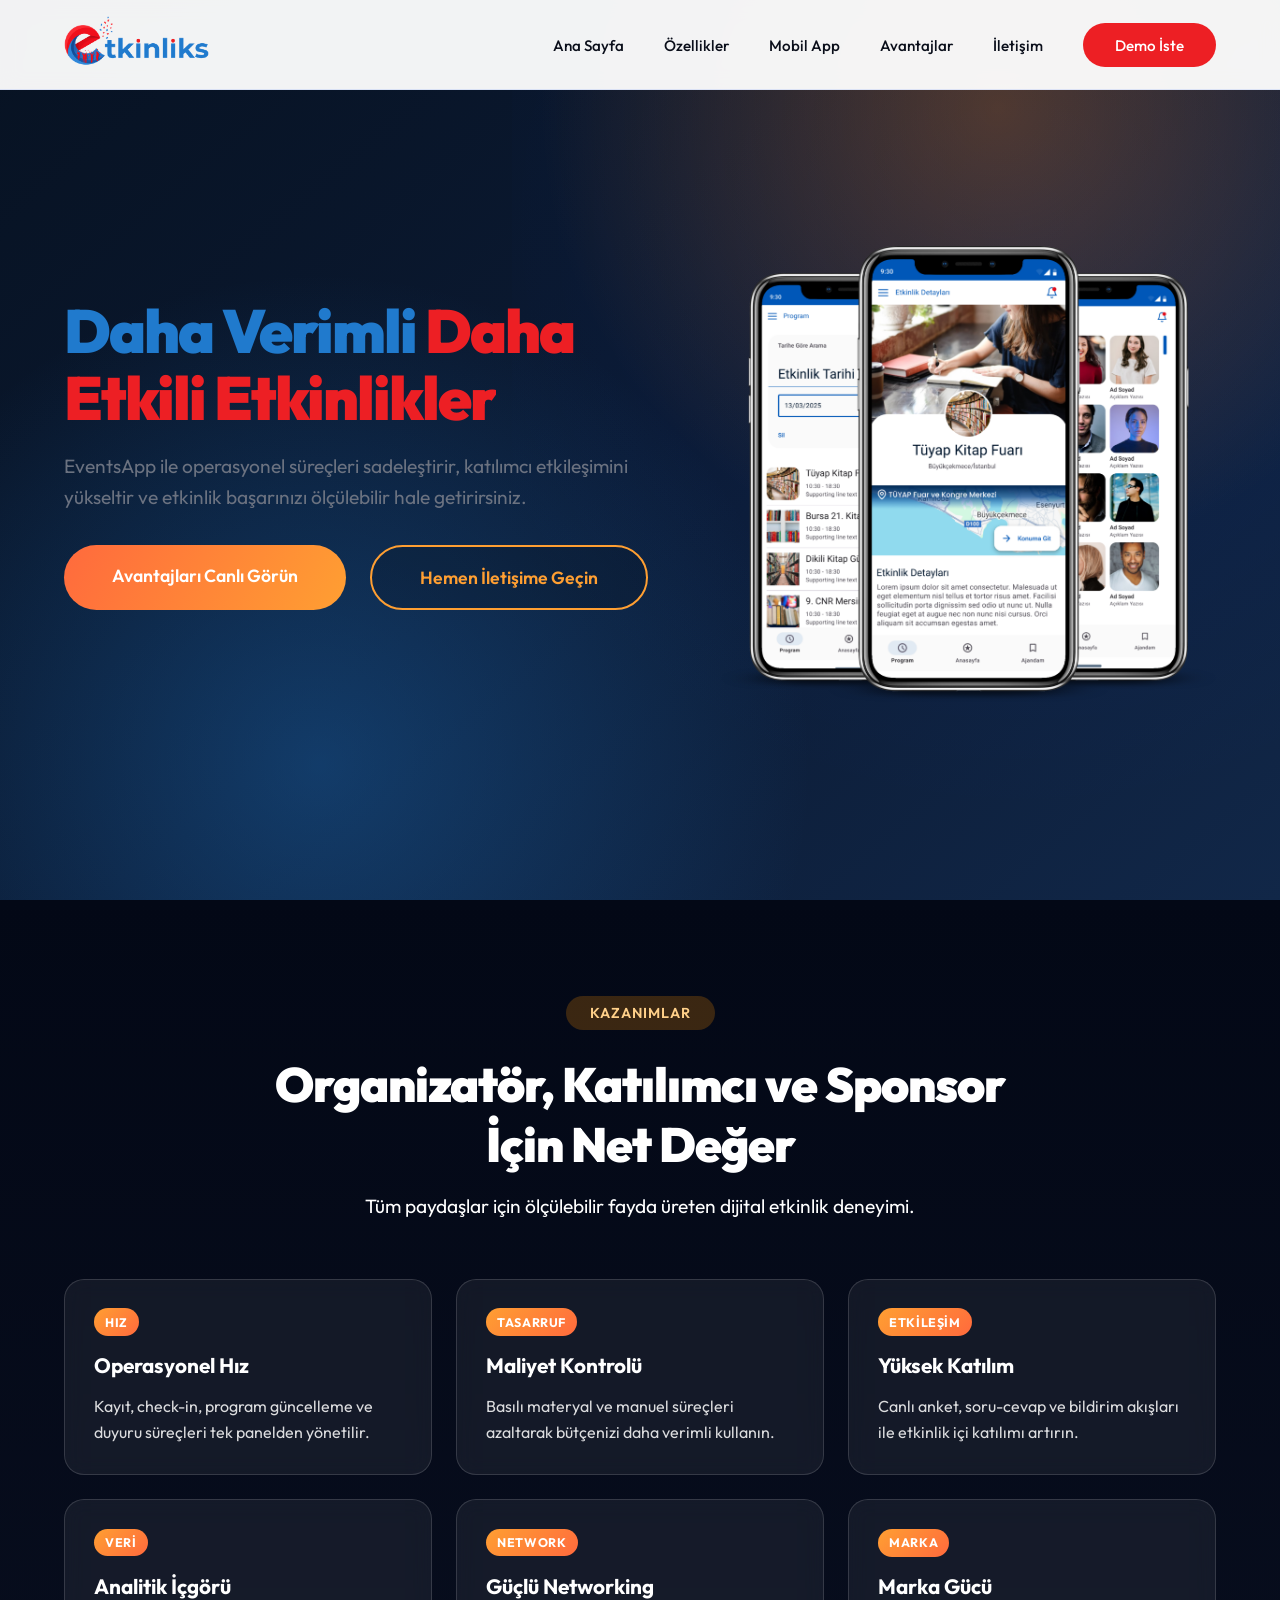
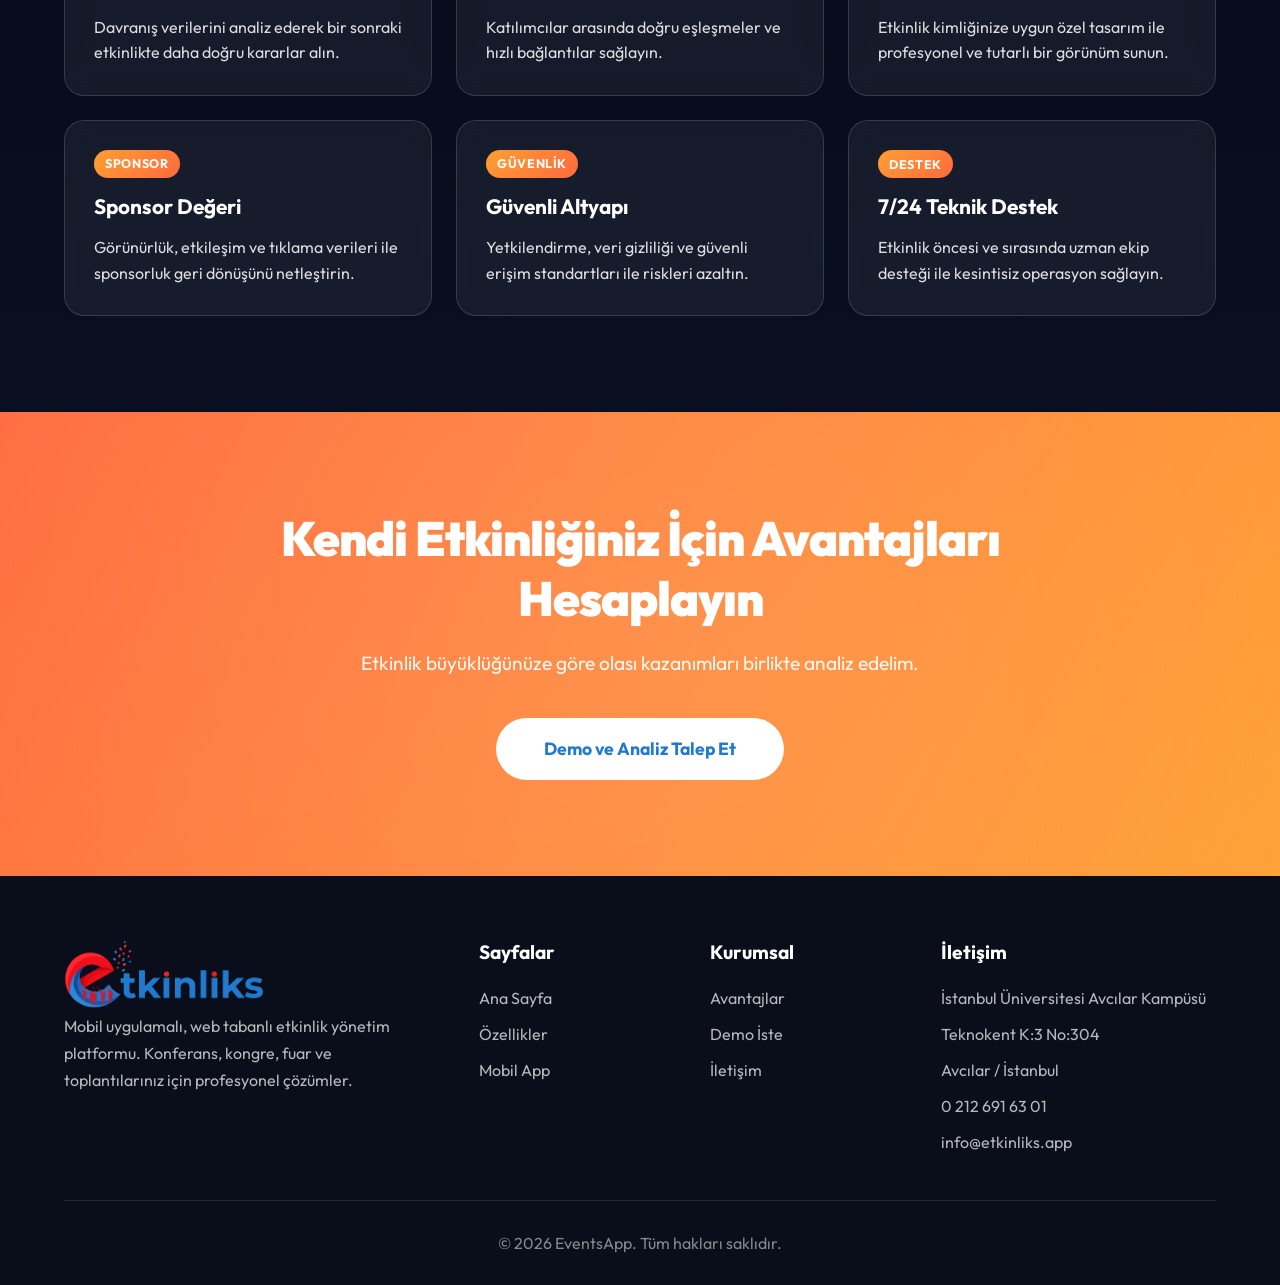
==== commit 9cfe4cd8: "Pc için hero düzenlemesi" ====
--- a/avantajlar.html
+++ b/avantajlar.html
@@ -25,7 +25,7 @@
 
 	<section class="hero">
 		<div class="hero-content">
-			<div class="hero-text">
+			<div class="hero-text-2">
 				<h1><span style="color:#207acd">Daha Verimli</span> <span class="gradient-text">Daha Etkili Etkinlikler</span></h1>
 				<p>EventsApp ile operasyonel süreçleri sadeleştirir, katılımcı etkileşimini yükseltir ve etkinlik başarınızı ölçülebilir hale getirirsiniz.</p>
 				<div class="hero-buttons">
--- a/style.css
+++ b/style.css
@@ -157,7 +157,9 @@
         }
 
         .hero-slide {
-            min-width: 100%;
+            flex: 0 0 100%;
+            box-sizing: border-box;
+            padding: 0 0.6rem;
         }
 
         .hero-nav {
@@ -221,6 +223,13 @@
             margin-bottom: 1.2rem;
             letter-spacing: -2px;
         }
+        .hero-text-2 h1 {
+            font-size: 3.8rem;
+            font-weight: 900;
+            line-height: 1.1;
+            margin-bottom: 1.2rem;
+            letter-spacing: -2px;
+        }
 
         .gradient-text {
             background: #ed1f24;
@@ -229,7 +238,7 @@
             background-clip: text;
         }
 
-        .hero-text p {
+        .hero-text-2 p {
             font-size: 1.2rem;
             color: var(--gray);
             line-height: 1.6;
@@ -241,6 +250,178 @@
             display: flex;
             gap: 1.5rem;
             margin-bottom: 2.5rem;
+        }
+        /* Steps Section */
+        .steps {
+            min-height: 100vh;
+            display: flex;
+            align-items: center;
+            padding: 0 5% 1.6rem;
+            background: linear-gradient(135deg, var(--light) 0%, var(--light) 100%);
+            position: relative;
+            overflow: hidden;
+        }
+
+        .steps .section-header {
+            margin: 0 auto 1.6rem;
+        }
+
+        .steps .section-header h2 {
+            font-size: 2.55rem;
+            margin-bottom: 0.6rem;
+        }
+
+        .steps .section-header p {
+            font-size: 1.05rem;
+            line-height: 1.55;
+        }
+
+        .steps-inner {
+            width: 100%;
+            max-width: 1280px;
+            margin: 0 auto;
+        }
+
+        .steps-flow {
+            display: flex;
+            align-items: center;
+            justify-content: center;
+            margin: 1rem auto 1.35rem;
+            max-width: 980px;
+        }
+
+        .step-node {
+            width: 70px;
+            height: 70px;
+            border-radius: 999px;
+            border: 2px solid rgba(32, 122, 205, 0.25);
+            background: #ffffff;
+            color: var(--primary-blue);
+            font-size: 1.55rem;
+            font-weight: 800;
+            cursor: pointer;
+            flex: 0 0 auto;
+            transition: all 0.28s ease;
+            box-shadow: 0 8px 24px rgba(32, 122, 205, 0.1);
+        }
+
+        .step-node:hover {
+            transform: translateY(-2px);
+            border-color: rgba(32, 122, 205, 0.55);
+        }
+
+        .step-node.active {
+            background: linear-gradient(135deg, #207acd 0%, #ed1f24 100%);
+            border-color: transparent;
+            color: #ffffff;
+            box-shadow: 0 14px 34px rgba(32, 122, 205, 0.32);
+        }
+
+        .step-connector {
+            flex: 1;
+            min-width: 45px;
+            max-width: 150px;
+            height: 10px;
+            background-image: radial-gradient(circle, rgba(32, 122, 205, 0.5) 2px, transparent 2px);
+            background-size: 12px 10px;
+            background-repeat: repeat-x;
+            background-position: center;
+            margin: 0 0.55rem;
+        }
+
+        .steps-panels {
+            max-width: 1120px;
+            margin: 0 auto;
+        }
+
+        .step-panel {
+            display: none;
+            grid-template-columns: 1.1fr 1fr;
+            gap: 1.45rem;
+            background: #ffffff;
+            border: 1px solid rgba(32, 122, 205, 0.14);
+            border-radius: 28px;
+            padding: 1.35rem;
+            box-shadow: 0 20px 55px rgba(10, 14, 26, 0.08);
+            animation: fadeInUp 0.35s ease-out;
+        }
+
+        .step-panel.active {
+            display: grid;
+        }
+
+        .step-panel-kicker {
+            display: inline-flex;
+            align-items: center;
+            background: var(--light-blue);
+            color: var(--primary-blue);
+            font-weight: 700;
+            border-radius: 999px;
+            padding: 0.35rem 0.9rem;
+            margin-bottom: 0.55rem;
+            letter-spacing: 0.02em;
+            font-size: 0.9rem;
+        }
+
+        .step-panel-text h3 {
+            font-size: 1.75rem;
+            line-height: 1.2;
+            margin-bottom: 0.6rem;
+            letter-spacing: -0.02em;
+        }
+
+        .step-panel-text p {
+            color: var(--gray);
+            font-size: 0.95rem;
+            line-height: 1.48;
+            margin-bottom: 0.7rem;
+        }
+
+        .step-panel-text ul {
+            list-style: none;
+            display: grid;
+            gap: 0.45rem;
+        }
+
+        .step-panel-text li {
+            position: relative;
+            padding-left: 1.5rem;
+            color: #374151;
+            line-height: 1.4;
+            font-size: 0.9rem;
+            font-weight: 500;
+        }
+
+        .step-panel-text {
+            max-height: 360px;
+            overflow-y: auto;
+            padding-right: 0.4rem;
+        }
+
+        .step-panel-text li:before {
+            content: '';
+            position: absolute;
+            left: 0;
+            top: 0.53rem;
+            width: 9px;
+            height: 9px;
+            border-radius: 50%;
+            background: #ed1f24;
+        }
+
+        .step-panel-media {
+            border-radius: 20px;
+            overflow: hidden;
+            min-height: 240px;
+            border: 1px solid rgba(32, 122, 205, 0.16);
+            background: #dbe7fb;
+        }
+
+        .step-panel-media img {
+            width: 100%;
+            height: 100%;
+            object-fit: cover;
+            display: block;
         }
 
         .btn-primary {
@@ -371,7 +552,8 @@
         /* Features Section */
         .features {
             padding: 6rem 5%;
-            background: white;
+            background: linear-gradient(135deg, var(--gray-light) 0%, var(--gray-light) 100%);;
+            
         }
 
         .section-header {
@@ -784,6 +966,10 @@
                 text-align: center;
             }
 
+            .hero-slide {
+                padding: 0 0.5rem;
+            }
+
             .hero-nav {
                 top: auto;
                 bottom: 1.5rem;
@@ -823,6 +1009,44 @@
                 justify-content: center;
             }
 
+            .steps {
+                min-height: auto;
+                padding-top: 4.2rem;
+                padding-bottom: 1.3rem;
+            }
+
+            .steps .section-header h2 {
+                font-size: 2.2rem;
+            }
+
+            .steps-flow {
+                max-width: 860px;
+                margin-top: 0.85rem;
+                margin-bottom: 1rem;
+            }
+
+            .step-node {
+                width: 62px;
+                height: 62px;
+                font-size: 1.35rem;
+            }
+
+            .step-connector {
+                max-width: 110px;
+            }
+
+            .step-panel {
+                grid-template-columns: 1fr;
+            }
+
+            .step-panel-text {
+                max-height: 300px;
+            }
+
+            .step-panel-media {
+                min-height: 210px;
+            }
+
             .features-grid {
                 grid-template-columns: repeat(2, 1fr);
             }
@@ -850,7 +1074,20 @@
             }
 
             .hero {
-                padding-bottom: 5rem;
+                min-height: auto;
+                padding: 6.5rem 5% 4rem;
+            }
+
+            .hero-content {
+                justify-items: center;
+            }
+
+            .hero-phone {
+                display: none;
+            }
+
+            .hero-text-2 {
+                text-align: center;
             }
 
             .hero-nav {
@@ -884,6 +1121,82 @@
                 font-size: 1.1rem;
             }
 
+            .hero-text-2 p {
+                margin: 0 auto 2rem;
+            }
+
+            .hero-buttons {
+                justify-content: center;
+                flex-wrap: wrap;
+            }
+
+            .stats {
+                justify-content: center;
+                flex-wrap: wrap;
+            }
+
+            .steps {
+                min-height: auto;
+                padding-top: 4rem;
+                padding-bottom: 1rem;
+            }
+
+            .steps .section-header {
+                margin-bottom: 1rem;
+            }
+
+            .steps .section-header h2 {
+                font-size: 1.9rem;
+            }
+
+            .steps .section-header p {
+                font-size: 0.96rem;
+            }
+
+            .steps-flow {
+                gap: 0.3rem;
+                margin-top: 1.2rem;
+                margin-bottom: 1.4rem;
+            }
+
+            .step-node {
+                width: 46px;
+                height: 46px;
+                font-size: 1.05rem;
+            }
+
+            .step-connector {
+                min-width: 8px;
+                max-width: 32px;
+                background-size: 8px 10px;
+                margin: 0;
+            }
+
+            .step-panel {
+                padding: 1rem;
+                border-radius: 20px;
+                gap: 0.85rem;
+            }
+
+            .step-panel-text h3 {
+                font-size: 1.45rem;
+            }
+
+            .step-panel-text p,
+            .step-panel-text li {
+                font-size: 0.88rem;
+            }
+
+            .step-panel-text {
+                max-height: none;
+                overflow: visible;
+                padding-right: 0;
+            }
+
+            .step-panel-media {
+                min-height: 170px;
+            }
+
             .features-grid {
                 grid-template-columns: 1fr;
             }
@@ -911,6 +1224,99 @@
 
             .footer-content {
                 grid-template-columns: 1fr;
+            }
+        }
+
+        @media (min-width: 1920px) {
+            .hero {
+                padding-top: 7rem;
+                padding-bottom: 4rem;
+            }
+
+            .hero-carousel,
+            .hero-content {
+                max-width: min(94vw, 1820px);
+            }
+
+            .hero-content {
+                gap: clamp(4rem, 4.6vw, 6.5rem);
+            }
+
+            .hero-text-2 h1,
+            .hero-text h1 {
+                font-size: clamp(4rem, 4.2vw, 5.4rem);
+                line-height: 1.06;
+            }
+
+            .hero-text-2 p {
+                font-size: clamp(1.2rem, 1vw, 1.4rem);
+                max-width: 700px;
+            }
+
+            .hero-phone {
+                height: clamp(500px, 80vh, 960px);
+                max-height: calc(100vh - 6rem);
+            }
+
+            .phone-mockup {
+                width: min(100%, 600px);
+            }
+
+            .steps {
+                padding-top: 1rem;
+                padding-bottom: 2.2rem;
+            }
+
+            .steps-inner {
+                max-width: 1460px;
+            }
+
+            .steps .section-header h2 {
+                font-size: clamp(2.9rem, 2.2vw, 3.5rem);
+            }
+
+            .steps .section-header p {
+                font-size: clamp(1.1rem, 1vw, 1.3rem);
+            }
+
+            .steps-flow {
+                max-width: 1100px;
+                margin-top: 1.2rem;
+                margin-bottom: 1.6rem;
+            }
+
+            .step-node {
+                width: 82px;
+                height: 82px;
+                font-size: 1.9rem;
+            }
+
+            .step-connector {
+                max-width: 190px;
+                height: 12px;
+                background-size: 14px 12px;
+            }
+
+            .steps-panels {
+                max-width: 1260px;
+            }
+
+            .step-panel {
+                padding: 1.8rem;
+                gap: 1.9rem;
+            }
+
+            .step-panel-text h3 {
+                font-size: 2rem;
+            }
+
+            .step-panel-text p,
+            .step-panel-text li {
+                font-size: 1.02rem;
+            }
+
+            .step-panel-media {
+                min-height: 300px;
             }
         }
 
@@ -919,7 +1325,7 @@
             from {
                 opacity: 0;
                 transform: translateY(30px);
-            }
+            }   
             to {
                 opacity: 1;
                 transform: translateY(0);
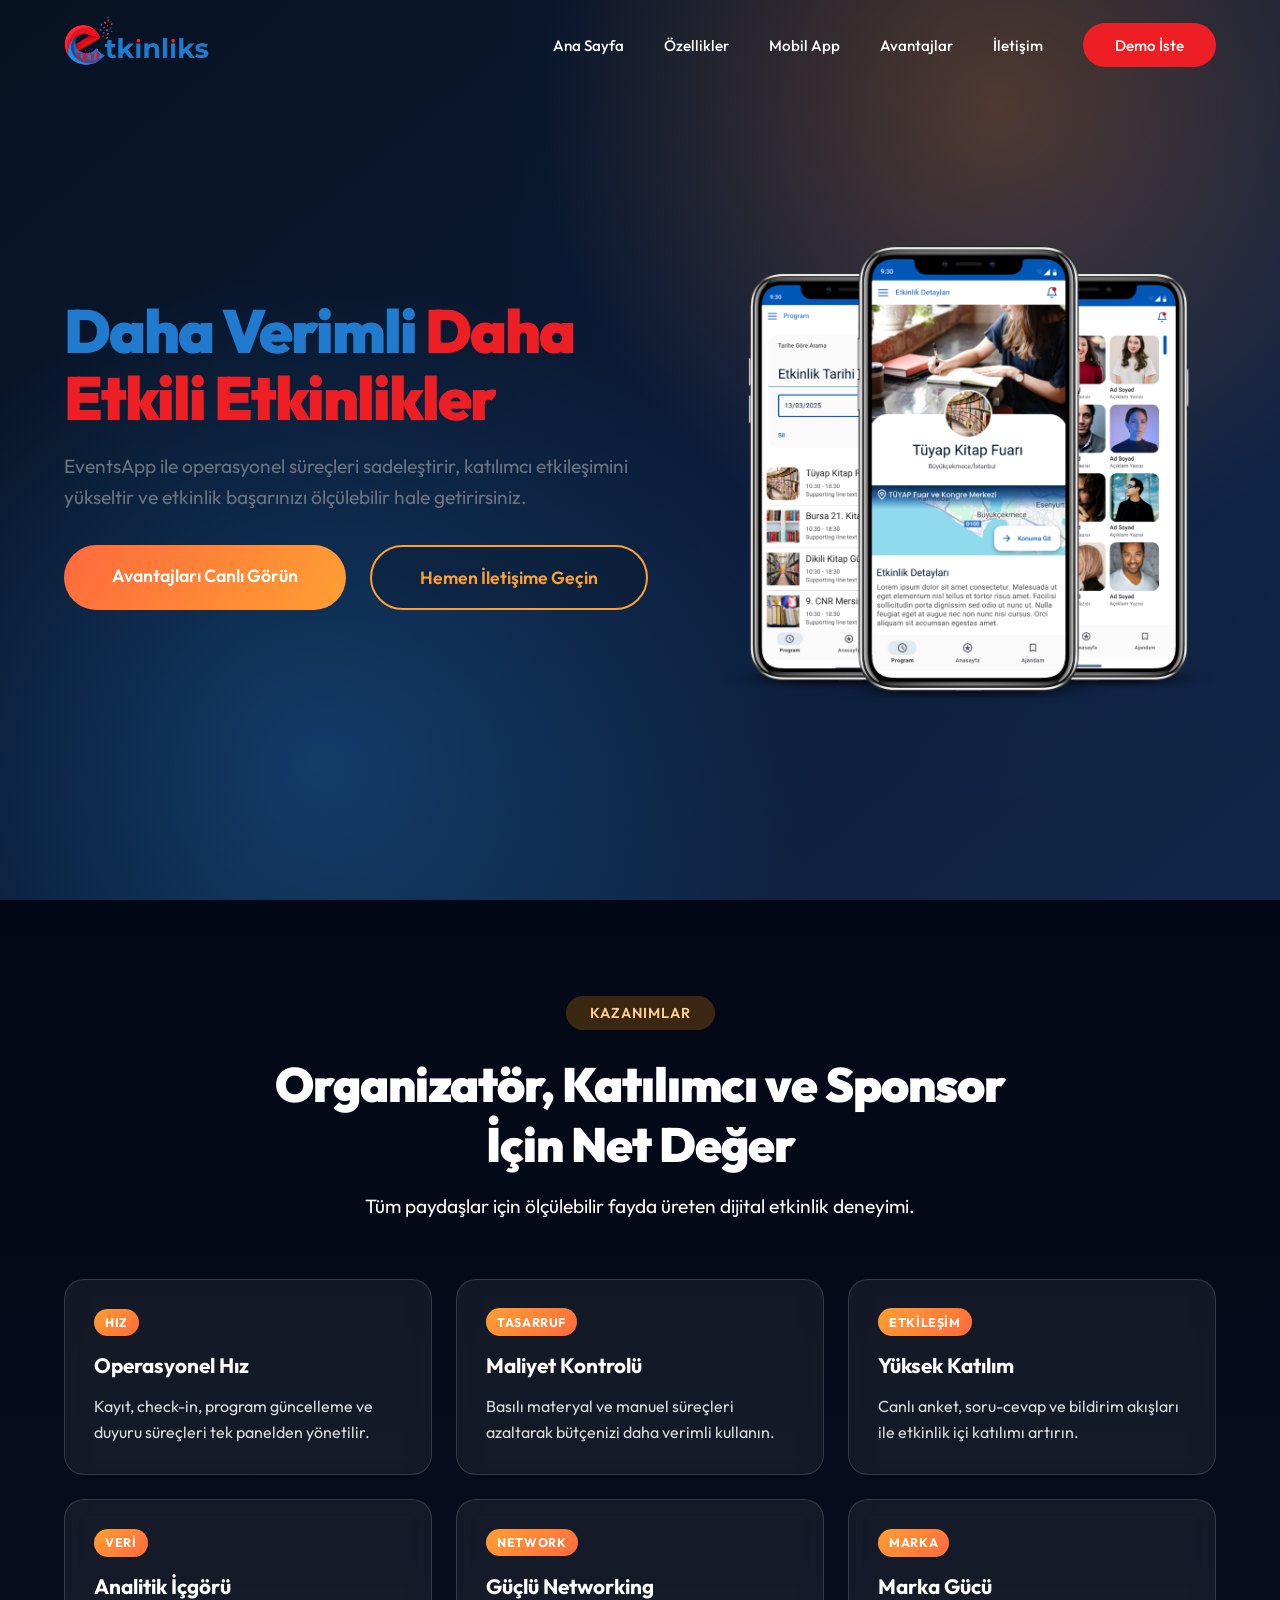
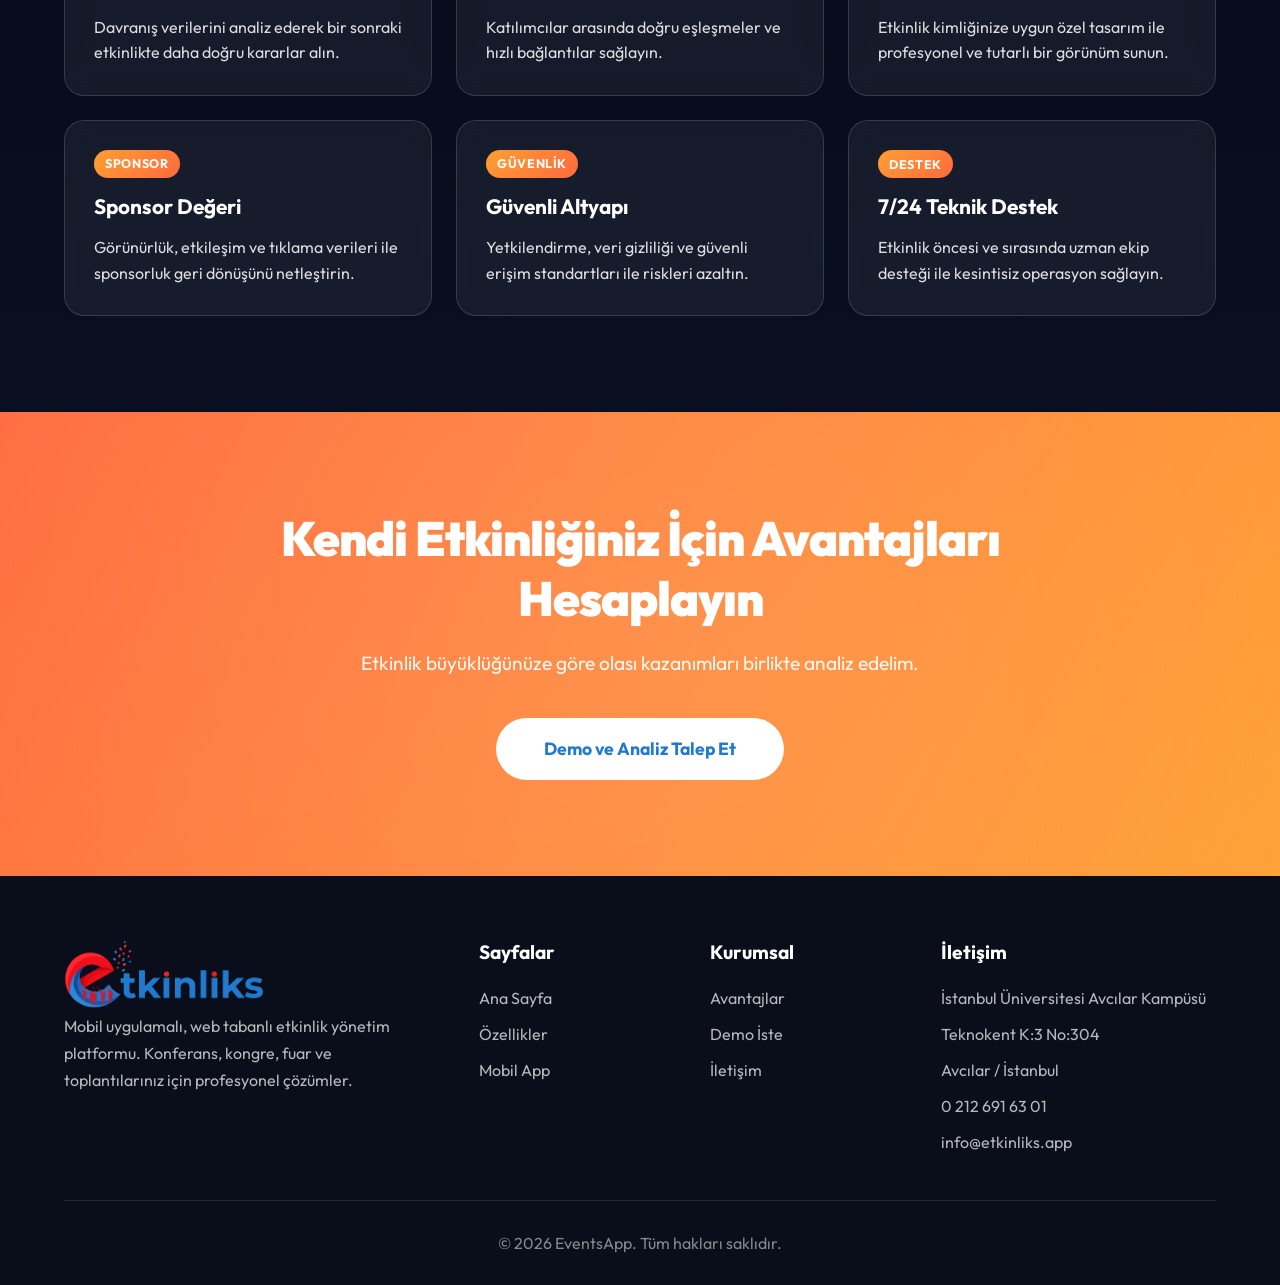
==== commit 41b061ae: "hero finish, header, mobil" ====
--- a/avantajlar.html
+++ b/avantajlar.html
@@ -13,7 +13,12 @@
 <body class="page-avantajlar">
 	<nav class="nav">
 		<div class="logo"><a href="index.html"><img style="max-height: 50px;" src="images/logo_uzun.png" alt="EventsApp Logo"></a></div>
-		<ul class="nav-links">
+		<button class="mobile-menu-toggle" type="button" aria-label="Menüyü aç" aria-expanded="false" aria-controls="mainNavLinks">
+			<span></span>
+			<span></span>
+			<span></span>
+		</button>
+		<ul class="nav-links" id="mainNavLinks">
 			<li><a href="index.html">Ana Sayfa</a></li>
 			<li><a href="ozellikler.html">Özellikler</a></li>
 			<li><a href="mobilapp.html">Mobil App</a></li>
@@ -143,14 +148,67 @@
 	</footer>
 
 	<script>
+		const navElement = document.querySelector('.nav');
+		const mobileMenuToggle = document.querySelector('.mobile-menu-toggle');
+		const navLinksList = document.getElementById('mainNavLinks');
+
+		if (navElement && mobileMenuToggle && navLinksList) {
+			const closeMobileMenu = () => {
+				navElement.classList.remove('mobile-menu-open');
+				mobileMenuToggle.setAttribute('aria-expanded', 'false');
+			};
+
+			mobileMenuToggle.addEventListener('click', () => {
+				const isOpen = navElement.classList.toggle('mobile-menu-open');
+				mobileMenuToggle.setAttribute('aria-expanded', isOpen ? 'true' : 'false');
+			});
+
+			navLinksList.querySelectorAll('a').forEach((link) => {
+				link.addEventListener('click', () => {
+					closeMobileMenu();
+				});
+			});
+
+			document.addEventListener('click', (event) => {
+				if (!navElement.contains(event.target)) {
+					closeMobileMenu();
+				}
+			});
+
+			window.addEventListener('resize', () => {
+				if (window.innerWidth > 768) {
+					closeMobileMenu();
+				}
+			});
+		}
+
+		let lastScrollY = window.scrollY;
 		window.addEventListener('scroll', () => {
 			const nav = document.querySelector('.nav');
-			if (window.scrollY > 50) {
+			if (!nav) return;
+
+			const currentScrollY = window.scrollY;
+			const isMenuOpen = nav.classList.contains('mobile-menu-open');
+
+			if (currentScrollY > 50) {
 				nav.classList.add('scrolled');
 			} else {
 				nav.classList.remove('scrolled');
+				nav.classList.remove('nav-hidden');
 			}
-		});
+
+			if (!isMenuOpen && currentScrollY > 120) {
+				if (currentScrollY > lastScrollY + 4) {
+					nav.classList.add('nav-hidden');
+				} else if (currentScrollY < lastScrollY - 4) {
+					nav.classList.remove('nav-hidden');
+				}
+			} else {
+				nav.classList.remove('nav-hidden');
+			}
+
+			lastScrollY = currentScrollY;
+		}, { passive: true });
 	</script>
 </body>
 </html>
--- a/style.css
+++ b/style.css
@@ -36,11 +36,53 @@
             backdrop-filter: blur(10px);
             border-bottom: 1px solid rgba(0, 71, 255, 0.1);
             transition: all 0.3s ease;
+            transform: translateY(0);
+            opacity: 1;
+        }
+
+        .nav.nav-hidden {
+            transform: translateY(-120%);
+            opacity: 0;
+            pointer-events: none;
+        }
+
+        .nav.mobile-menu-open {
+            transform: translateY(0);
+            opacity: 1;
+            pointer-events: auto;
         }
 
         .nav.scrolled {
             padding: 1rem 5%;
             box-shadow: 0 4px 30px rgba(0, 0, 0, 0.05);
+        }
+
+        body[class^="page-"] .nav {
+            background: transparent;
+            backdrop-filter: none;
+            border-bottom-color: transparent;
+        }
+
+        body[class^="page-"] .nav.scrolled {
+            background: rgba(255, 255, 255, 0.95);
+            backdrop-filter: blur(10px);
+            border-bottom-color: rgba(0, 71, 255, 0.1);
+        }
+
+        body[class^="page-"] .nav-links a {
+            color: #ffffff;
+        }
+
+        body[class^="page-"] .nav-links a:after {
+            background: rgba(255, 255, 255, 0.9);
+        }
+
+        body[class^="page-"] .nav.scrolled .nav-links a {
+            color: var(--dark);
+        }
+
+        body[class^="page-"] .nav.scrolled .nav-links a:after {
+            background: var(--primary-blue);
         }
 
         .logo {
@@ -58,6 +100,41 @@
             gap: 2.5rem;
             list-style: none;
             align-items: center;
+        }
+
+        .mobile-menu-toggle {
+            display: none;
+            width: 42px;
+            height: 42px;
+            border: 1px solid rgba(32, 122, 205, 0.24);
+            border-radius: 12px;
+            background: rgba(255, 255, 255, 0.9);
+            align-items: center;
+            justify-content: center;
+            flex-direction: column;
+            gap: 4px;
+            cursor: pointer;
+        }
+
+        .mobile-menu-toggle span {
+            width: 18px;
+            height: 2px;
+            border-radius: 999px;
+            background: #0a0e1a;
+            display: block;
+            transition: transform 0.2s ease, opacity 0.2s ease;
+        }
+
+        .nav.mobile-menu-open .mobile-menu-toggle span:nth-child(1) {
+            transform: translateY(6px) rotate(45deg);
+        }
+
+        .nav.mobile-menu-open .mobile-menu-toggle span:nth-child(2) {
+            opacity: 0;
+        }
+
+        .nav.mobile-menu-open .mobile-menu-toggle span:nth-child(3) {
+            transform: translateY(-6px) rotate(-45deg);
         }
 
         .nav-links a {
@@ -1069,70 +1146,260 @@
         }
 
         @media (max-width: 768px) {
+            .mobile-menu-toggle {
+                display: inline-flex;
+            }
+
             .nav-links {
+                position: absolute;
+                top: calc(100% + 0.55rem);
+                left: 5%;
+                right: 5%;
+                display: flex;
+                flex-direction: column;
+                gap: 0.35rem;
+                padding: 0.85rem;
+                margin: 0;
+                background: #ffffff;
+                border: 1px solid rgba(32, 122, 205, 0.16);
+                border-radius: 18px;
+                box-shadow: 0 16px 32px rgba(10, 14, 26, 0.12);
+                opacity: 0;
+                visibility: hidden;
+                transform: translateY(-8px);
+                pointer-events: none;
+                transition: opacity 0.22s ease, transform 0.22s ease, visibility 0.22s ease;
+            }
+
+            .nav.mobile-menu-open .nav-links {
+                opacity: 1;
+                visibility: visible;
+                transform: translateY(0);
+                pointer-events: auto;
+            }
+
+            .nav-links li {
+                width: 100%;
+            }
+
+            .nav-links a {
+                display: block;
+                color: var(--dark);
+                font-size: 1rem;
+                padding: 0.8rem 0.9rem;
+                border-radius: 12px;
+            }
+
+            .nav-links a:hover {
+                background: rgba(32, 122, 205, 0.08);
+            }
+
+            .nav-links a:after {
                 display: none;
             }
 
+            body[class^="page-"] .nav-links a {
+                color: var(--dark);
+            }
+
+            .nav-links .cta-button {
+                width: 100%;
+                text-align: center;
+                padding: 0.9rem 1rem;
+            }
+
             .hero {
-                min-height: auto;
-                padding: 6.5rem 5% 4rem;
+                min-height: 100svh;
+                padding: 5.6rem 0 4.4rem;
+                align-items: center;
+            }
+
+            .hero-carousel {
+                width: 100%;
+                max-width: 100%;
+                overflow: hidden;
+                padding: 0 1rem 1.2rem;
+                touch-action: pan-y;
+            }
+
+            .hero-slide {
+                padding: 0;
+                position: relative;
+            }
+
+            .hero-slide:before {
+                content: '';
+                position: absolute;
+                inset: -0.5rem 0.25rem auto;
+                height: 68%;
+                pointer-events: none;
+                z-index: 0;
             }
 
             .hero-content {
-                justify-items: center;
+                width: 100%;
+                max-width: 680px;
+                margin: 0 auto;
+                grid-template-columns: 1fr;
+                gap: 0.9rem;
+                justify-items: start;
+                text-align: left;
+                padding: 1.1rem 0.1rem 0;
+                position: relative;
+                z-index: 1;
+            }
+
+            .hero-track {
+                user-select: none;
+                -webkit-user-select: none;
+            }
+
+            .hero-text-2 {
+                width: 100%;
+                display: flex;
+                flex-direction: column;
+                align-items: flex-start;
             }
 
             .hero-phone {
                 display: none;
             }
 
-            .hero-text-2 {
+            .hero-text-2 h1 {
+                font-size: clamp(2.2rem, 8.8vw, 3.15rem);
+                line-height: 1.02;
+                margin-bottom: 0.7rem;
+                letter-spacing: -1.4px;
+                max-width: 11ch;
+            }
+
+            .hero-text-2 p {
+                margin: 0 0 1.15rem;
+                max-width: 36rem;
+                font-size: 0.98rem;
+                line-height: 1.62;
+            }
+
+            .hero-buttons {
+                width: 100%;
+                flex-direction: row;
+                flex-wrap: wrap;
+                gap: 0.7rem;
+                margin-bottom: 1rem;
+            }
+
+            .btn-primary,
+            .btn-secondary {
+                width: calc(50% - 0.35rem);
+                min-width: 160px;
+                padding: 0.95rem 1rem;
+                font-size: 0.98rem;
+            }
+
+            .stats {
+                width: 100%;
+                display: grid;
+                grid-template-columns: repeat(2, minmax(0, 1fr));
+                gap: 0.7rem;
+            }
+
+            .stat {
+                min-width: 0;
+                padding: 0.95rem 0.8rem;
+                text-align: left;
+                background: rgba(255, 255, 255, 0.7);
+                border: 1px solid rgba(32, 122, 205, 0.14);
+                border-radius: 18px;
+                box-shadow: 0 10px 24px rgba(10, 14, 26, 0.06);
+            }
+
+            .stat-number {
+                font-size: 1.45rem;
+                margin-bottom: 0.12rem;
+            }
+
+            .stat-label {
+                font-size: 0.76rem;
+                line-height: 1.3;
+            }
+
+            .hero-nav {
+                width: 42px;
+                height: 42px;
+                top: auto;
+                bottom: 0.65rem;
+                transform: none;
+                background: rgba(10, 14, 26, 0.82);
+            }
+
+            .hero-prev {
+                left: calc(50% - 92px);
+            }
+
+            .hero-next {
+                right: calc(50% - 92px);
+            }
+
+            .hero-dots {
+                bottom: 0.9rem;
+                gap: 0.42rem;
+            }
+
+            body[class^="page-"] .hero {
+                min-height: 100svh;
+                padding: 6.2rem 5% 2.4rem;
+                align-items: stretch;
+            }
+
+            body[class^="page-"] .hero-content {
+                width: 100%;
+                max-width: 100%;
+                min-height: calc(100svh - 8.6rem);
+                margin: 0 auto;
+                padding: 0;
+                gap: 1.35rem;
+                justify-items: center;
+                align-content: center;
                 text-align: center;
             }
 
-            .hero-nav {
-                width: 38px;
-                height: 38px;
-                bottom: 0.5rem;
-            }
-
-            .hero-prev {
-                left: calc(50% - 74px);
-            }
-
-            .hero-next {
-                right: calc(50% - 74px);
-            }
-
-            .hero-phone {
-                height: clamp(280px, 48vh, 520px);
-                max-height: calc(100vh - 8.5rem);
-            }
-
-            .phone-mockup {
-                width: min(100%, 320px);
-            }
-
-            .hero-text h1 {
-                font-size: 2.5rem;
-            }
-
-            .hero-text p {
-                font-size: 1.1rem;
-            }
-
-            .hero-text-2 p {
-                margin: 0 auto 2rem;
-            }
-
-            .hero-buttons {
+            body[class^="page-"] .hero-text-2 {
+                align-items: center;
+            }
+
+            body[class^="page-"] .hero-text-2 h1 {
+                font-size: clamp(2.45rem, 9.8vw, 3.7rem);
+                max-width: 13ch;
+                text-align: center;
+            }
+
+            body[class^="page-"] .hero-text-2 p {
+                margin: 0 auto 1.6rem;
+                max-width: 38ch;
+                font-size: 1.04rem;
+                text-align: center;
+            }
+
+            body[class^="page-"] .hero-buttons {
                 justify-content: center;
-                flex-wrap: wrap;
-            }
-
-            .stats {
+                margin-bottom: 1.35rem;
+            }
+
+            body[class^="page-"] .hero .btn-primary,
+            body[class^="page-"] .hero .btn-secondary {
+                min-width: min(100%, 210px);
+                padding: 1.02rem 1.1rem;
+                font-size: 1rem;
+            }
+
+            body[class^="page-"] .hero .stats {
+                width: 100%;
                 justify-content: center;
-                flex-wrap: wrap;
+                grid-template-columns: repeat(3, minmax(0, 1fr));
+            }
+
+            body[class^="page-"] .hero .stat {
+                text-align: center;
             }
 
             .steps {
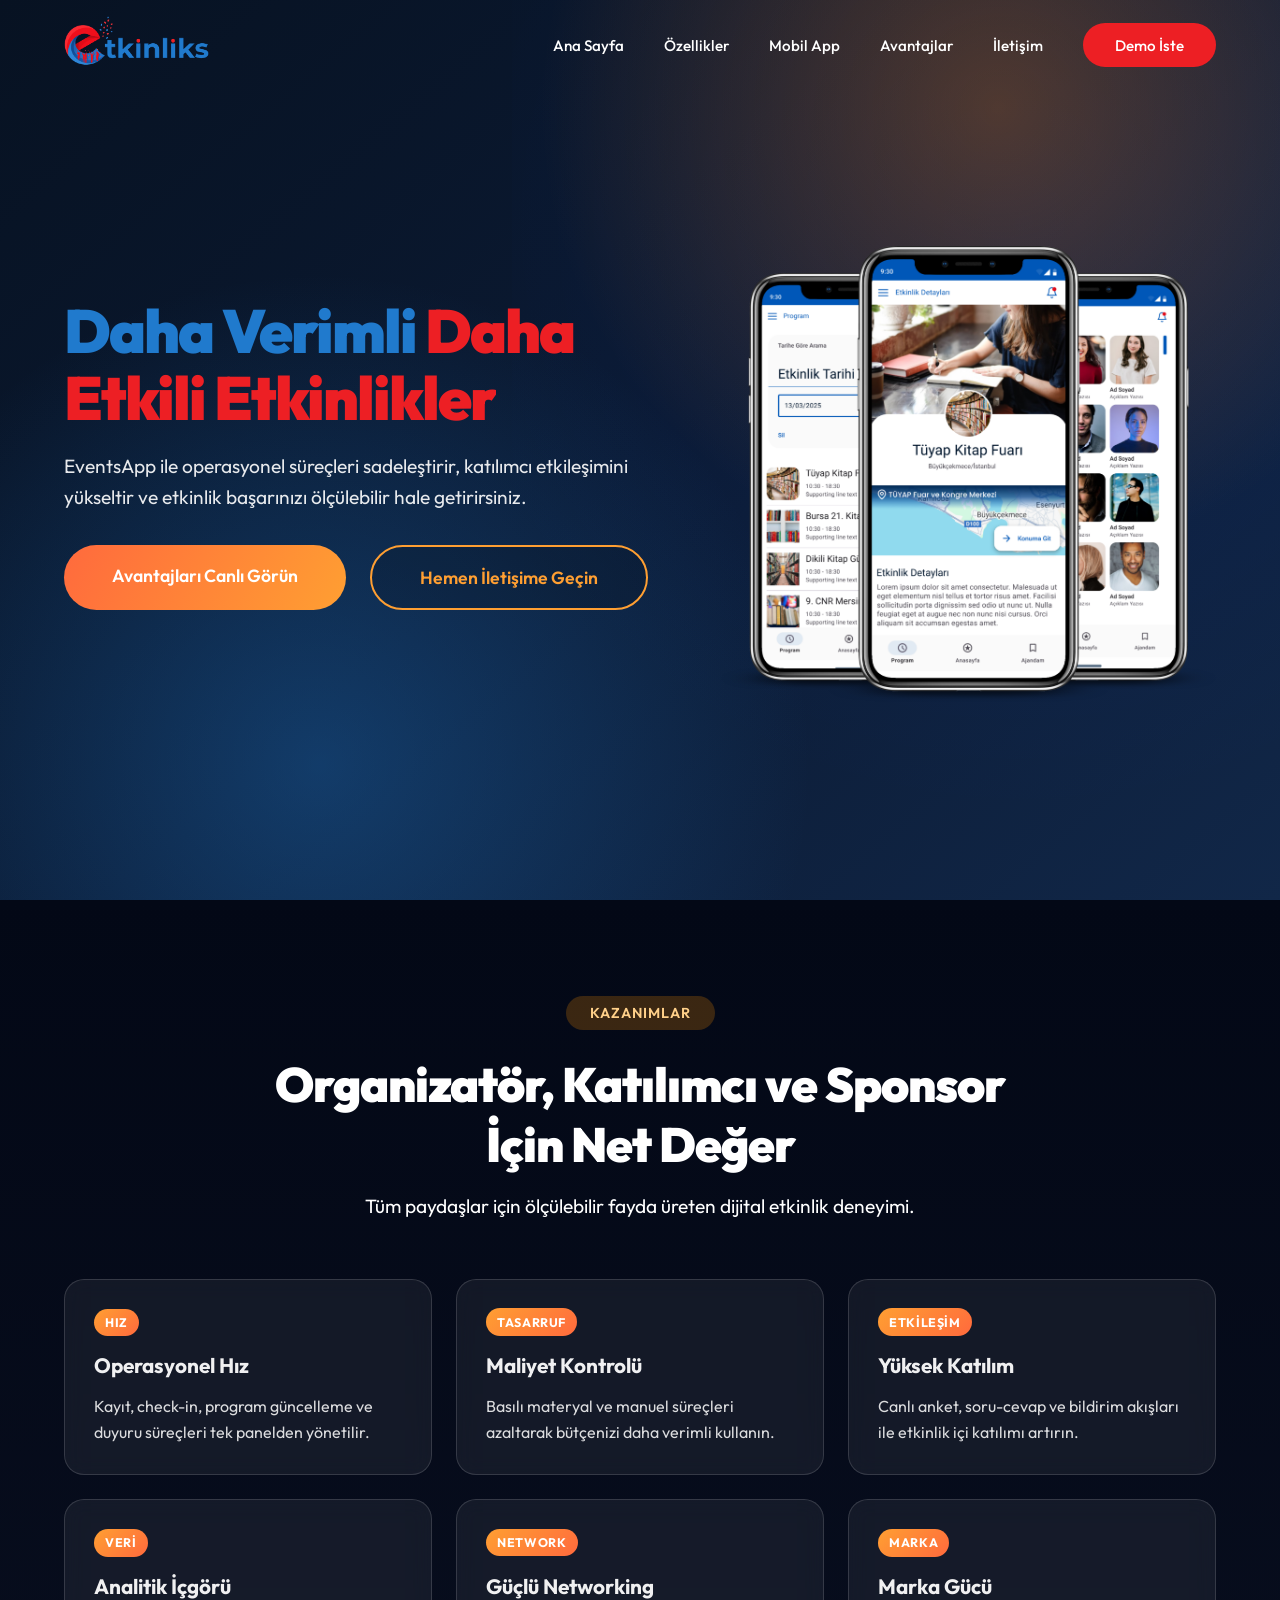
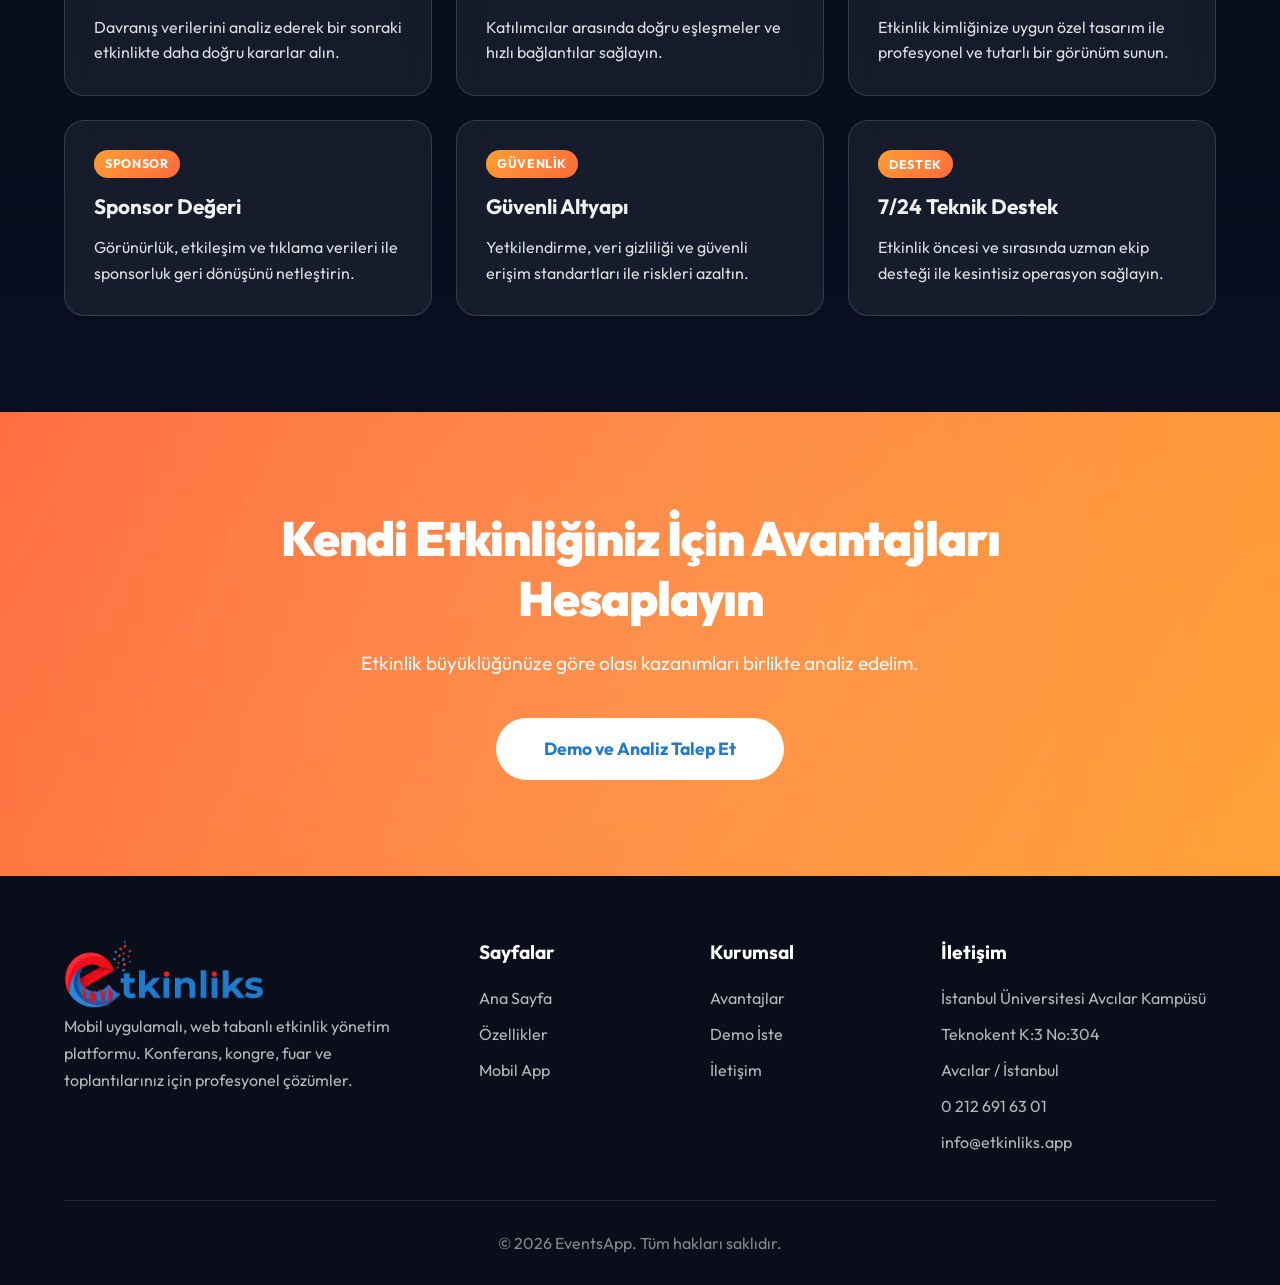
==== commit 673727a5: "sekme logosu" ====
--- a/avantajlar.html
+++ b/avantajlar.html
@@ -7,6 +7,7 @@
 	<meta name="description" content="EventsApp ile operasyonel hız, maliyet avantajı, güçlü analitik ve yüksek katılımcı memnuniyeti elde edin.">
 	<link rel="preconnect" href="https://fonts.googleapis.com">
 	<link rel="preconnect" href="https://fonts.gstatic.com" crossorigin>
+	<link rel="icon" type="image/png" href="images/logo.png">
 	<link rel="stylesheet" href="style.css">
 	<link href="https://fonts.googleapis.com/css2?family=Outfit:wght@300;400;500;600;700;800;900&family=Space+Mono:wght@400;700&display=swap" rel="stylesheet">
 </head>
--- a/style.css
+++ b/style.css
@@ -1673,8 +1673,9 @@
         }
 
         .page-mobilapp .hero-text p,
+        .page-mobilapp .hero-text-2 p,
         .page-mobilapp .stat-label {
-            color: rgba(255, 255, 255, 0.78);
+            color: rgba(255, 255, 255, 0.9);
         }
 
         .page-mobilapp .stats {
@@ -1699,6 +1700,12 @@
 
         .page-mobilapp .mobile-features {
             background: linear-gradient(180deg, #030816, #090f20);
+        }
+
+        .page-mobilapp .mobile-features .section-header p,
+        .page-mobilapp .mobile-features .feature-list li,
+        .page-mobilapp .mobile-features .screen-card h4 {
+            color: rgba(255, 255, 255, 0.9);
         }
 
         .page-mobilapp .mobile-features .section-tag {
@@ -2028,11 +2035,19 @@
             color: #fff;
         }
 
-        .page-ozellikler .hero-text p,
-        .page-avantajlar .hero-text p,
-        .page-demoiste .hero-text p,
-        .page-iletisim .hero-text p {
-            color: rgba(255, 255, 255, 0.78);
+        .page-ozellikler .hero-text-2 p,
+        .page-avantajlar .hero-text-2 p,
+        .page-demoiste .hero-text-2 p,
+        .page-iletisim .hero-text-2 p {
+            color: rgba(255, 255, 255, 0.9);
+        }
+
+        .page-mobilapp .stat-label,
+        .page-ozellikler .stat-label,
+        .page-avantajlar .stat-label,
+        .page-demoiste .stat-label,
+        .page-iletisim .stat-label {
+            color: rgba(255, 255, 255, 0.86);
         }
 
         .page-ozellikler .btn-primary,
@@ -2117,6 +2132,15 @@
             color: rgba(255, 255, 255, 0.85);
         }
 
+        .page-ozellikler .feature-card h3,
+        .page-avantajlar .benefit-card h3,
+        .page-demoiste .info-card h3,
+        .page-demoiste .info-list li,
+        .page-iletisim .contact-card p,
+        .page-iletisim .contact-list li {
+            color: rgba(255, 255, 255, 0.94);
+        }
+
         .page-demoiste .field-group input,
         .page-demoiste .field-group select,
         .page-demoiste .field-group textarea,
